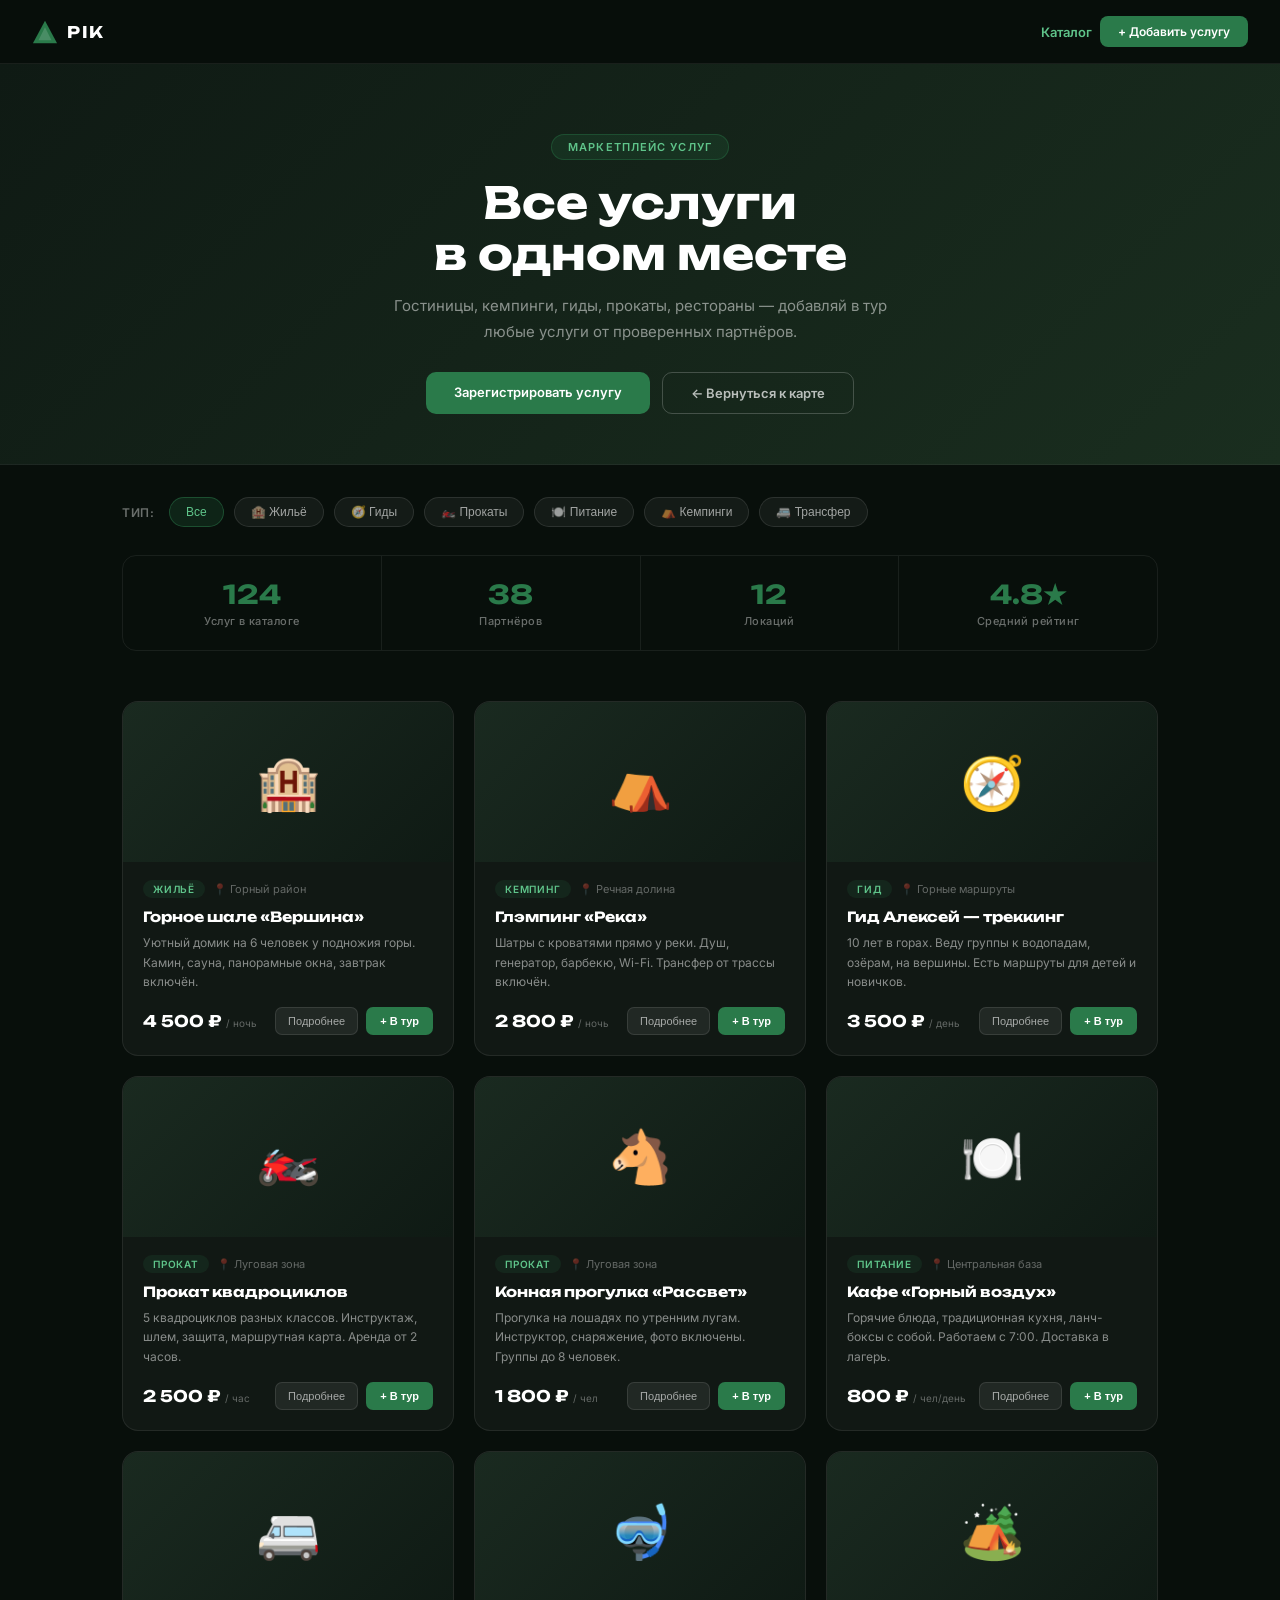
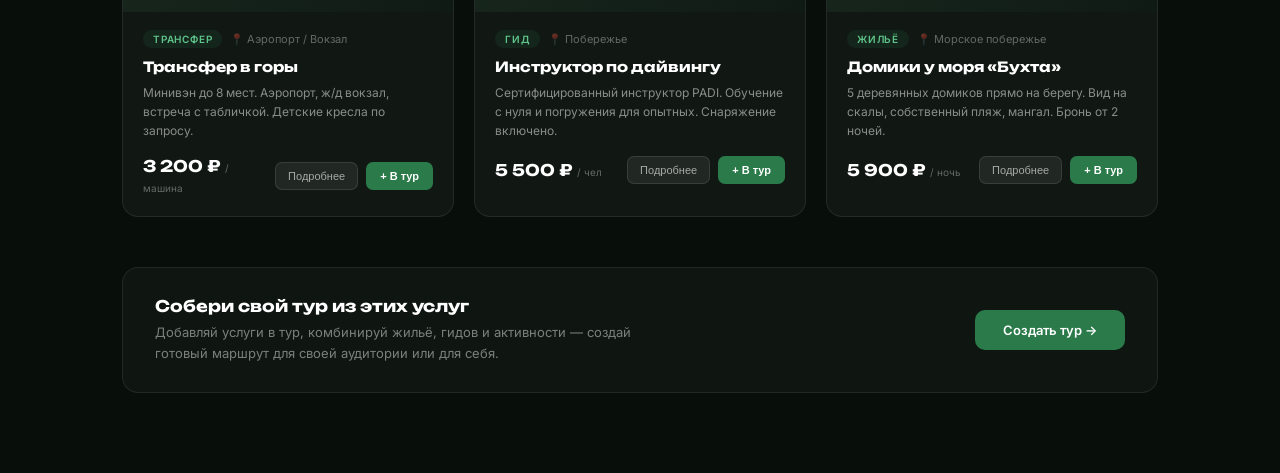
==== catalog.html @ b3ca06f3 "Add service marketplace: catalog.html + partner.html + nav on all pages" ====
<!DOCTYPE html>
<html lang="ru">
<head>
  <meta charset="UTF-8"/>
  <meta name="viewport" content="width=device-width, initial-scale=1.0"/>
  <title>PIK — Каталог услуг</title>
  <link rel="preconnect" href="https://fonts.googleapis.com"/>
  <link rel="preconnect" href="https://fonts.gstatic.com" crossorigin/>
  <link href="https://fonts.googleapis.com/css2?family=Unbounded:wght@400;700&family=Inter:wght@400;500;600&display=swap" rel="stylesheet"/>
  <link rel="stylesheet" href="tour.css"/>
  <style>
    /* ── CATALOG EXTRA ── */
    .page-hero {
      background: linear-gradient(135deg, #0f1a14 0%, #1a2e1f 100%);
      padding: 70px 32px 50px;
      text-align: center;
      border-bottom: 1px solid rgba(255,255,255,0.06);
    }
    .page-hero-tag {
      display: inline-block;
      background: rgba(42,122,74,0.18);
      border: 1px solid rgba(42,122,74,0.4);
      color: #5fc48a; font-size: 11px; font-weight: 600;
      letter-spacing: 0.1em; text-transform: uppercase;
      padding: 5px 16px; border-radius: 20px; margin-bottom: 18px;
    }
    .page-hero h1 {
      font-family: 'Unbounded', sans-serif;
      font-size: clamp(26px, 4vw, 44px);
      font-weight: 700; color: #fff;
      margin-bottom: 14px; line-height: 1.15;
    }
    .page-hero p {
      font-size: 15px; color: rgba(255,255,255,0.5);
      max-width: 540px; margin: 0 auto 28px; line-height: 1.7;
    }
    .hero-btns { display: flex; gap: 12px; justify-content: center; flex-wrap: wrap; }
    .btn-primary {
      background: #2A7A4A; color: #fff; border: none;
      padding: 12px 28px; border-radius: 10px;
      font-size: 13px; font-weight: 600; cursor: pointer;
      text-decoration: none; transition: background 0.15s;
    }
    .btn-primary:hover { background: #1f5e38; }
    .btn-outline {
      background: transparent; color: rgba(255,255,255,0.7);
      border: 1px solid rgba(255,255,255,0.2);
      padding: 12px 28px; border-radius: 10px;
      font-size: 13px; font-weight: 600; cursor: pointer;
      text-decoration: none; transition: all 0.15s;
    }
    .btn-outline:hover { border-color: rgba(255,255,255,0.5); color: #fff; }

    /* FILTERS */
    .filters-bar {
      max-width: 1100px; margin: 0 auto;
      padding: 32px 32px 0;
      display: flex; gap: 10px; flex-wrap: wrap; align-items: center;
    }
    .filter-label {
      font-size: 12px; font-weight: 600; color: rgba(255,255,255,0.4);
      letter-spacing: 0.06em; text-transform: uppercase; margin-right: 4px;
    }
    .filter-btn {
      background: rgba(255,255,255,0.05);
      border: 1px solid rgba(255,255,255,0.1);
      color: rgba(255,255,255,0.6);
      padding: 7px 16px; border-radius: 20px;
      font-size: 12px; font-weight: 500; cursor: pointer;
      transition: all 0.15s;
    }
    .filter-btn:hover, .filter-btn.active {
      background: rgba(42,122,74,0.2);
      border-color: rgba(42,122,74,0.5);
      color: #5fc48a;
    }

    /* SERVICE CARD */
    .catalog-grid {
      display: grid;
      grid-template-columns: repeat(auto-fill, minmax(320px, 1fr));
      gap: 20px;
    }
    .service-card {
      background: rgba(255,255,255,0.04);
      border: 1px solid rgba(255,255,255,0.08);
      border-radius: 16px; overflow: hidden;
      transition: border-color 0.2s, transform 0.2s, background 0.2s;
    }
    .service-card:hover {
      border-color: rgba(42,122,74,0.45);
      background: rgba(42,122,74,0.06);
      transform: translateY(-3px);
    }
    .service-thumb {
      width: 100%; height: 160px;
      display: flex; align-items: center; justify-content: center;
      font-size: 52px;
      background: linear-gradient(135deg, #1a2a20 0%, #0f1a14 100%);
    }
    .service-body { padding: 18px 20px 20px; }
    .service-meta {
      display: flex; gap: 8px; align-items: center; margin-bottom: 10px;
    }
    .service-type {
      background: rgba(42,122,74,0.15);
      color: #5fc48a; font-size: 10px; font-weight: 600;
      letter-spacing: 0.08em; text-transform: uppercase;
      padding: 3px 10px; border-radius: 10px;
    }
    .service-location {
      font-size: 11px; color: rgba(255,255,255,0.35);
      display: flex; align-items: center; gap: 3px;
    }
    .service-name {
      font-family: 'Unbounded', sans-serif;
      font-size: 14px; font-weight: 700; color: #fff;
      margin-bottom: 7px; line-height: 1.3;
    }
    .service-desc {
      font-size: 12px; color: rgba(255,255,255,0.5);
      line-height: 1.6; margin-bottom: 16px;
    }
    .service-footer {
      display: flex; align-items: center; justify-content: space-between; gap: 10px;
    }
    .service-price {
      font-family: 'Unbounded', sans-serif;
      font-size: 16px; font-weight: 700; color: #fff;
    }
    .service-price span { font-size: 10px; color: rgba(255,255,255,0.35); font-family: 'Inter', sans-serif; font-weight: 400; }
    .service-btns { display: flex; gap: 8px; }
    .btn-add {
      background: #2A7A4A; color: #fff; border: none;
      padding: 7px 14px; border-radius: 7px;
      font-size: 11px; font-weight: 600; cursor: pointer;
      white-space: nowrap; transition: background 0.15s;
    }
    .btn-add:hover { background: #1f5e38; }
    .btn-more {
      background: rgba(255,255,255,0.07);
      border: 1px solid rgba(255,255,255,0.1);
      color: rgba(255,255,255,0.6);
      padding: 7px 12px; border-radius: 7px;
      font-size: 11px; font-weight: 500; cursor: pointer;
      transition: all 0.15s;
    }
    .btn-more:hover { background: rgba(255,255,255,0.12); color: #fff; }

    /* TOUR BUILDER STRIP */
    .builder-strip {
      background: rgba(255,255,255,0.03);
      border: 1px solid rgba(255,255,255,0.08);
      border-radius: 16px; padding: 28px 32px;
      display: flex; align-items: center; justify-content: space-between;
      gap: 20px; flex-wrap: wrap; margin-top: 50px;
    }
    .builder-strip h3 {
      font-family: 'Unbounded', sans-serif;
      font-size: 16px; font-weight: 700; color: #fff; margin-bottom: 6px;
    }
    .builder-strip p {
      font-size: 13px; color: rgba(255,255,255,0.45); max-width: 500px; line-height: 1.6;
    }

    /* STATS ROW */
    .stats-row {
      display: flex; gap: 0;
      border: 1px solid rgba(255,255,255,0.07);
      border-radius: 14px; overflow: hidden;
      margin-bottom: 50px;
    }
    .stat-item {
      flex: 1; padding: 22px 24px;
      border-right: 1px solid rgba(255,255,255,0.07);
      text-align: center;
    }
    .stat-item:last-child { border-right: none; }
    .stat-num {
      font-family: 'Unbounded', sans-serif;
      font-size: 26px; font-weight: 700; color: #2A7A4A; margin-bottom: 4px;
    }
    .stat-label { font-size: 11px; color: rgba(255,255,255,0.4); font-weight: 500; letter-spacing: 0.04em; }

    @media (max-width: 600px) {
      .filters-bar { padding: 24px 16px 0; }
      .stats-row { flex-wrap: wrap; }
      .stat-item { min-width: 50%; border-right: none; border-bottom: 1px solid rgba(255,255,255,0.07); }
    }
  </style>
</head>
<body>

<nav>
  <a class="logo" href="index.html">
    <svg viewBox="0 0 28 28" fill="none"><polygon points="14,2 27,26 1,26" fill="#2A7A4A"/><polygon points="14,9 21,23 7,23" fill="rgba(255,255,255,0.15)"/></svg>
    <span class="logo-text">PIK</span>
  </a>
  <div style="display:flex;gap:8px;align-items:center;">
    <a href="catalog.html" style="color:#5fc48a;font-size:13px;font-weight:600;text-decoration:none;">Каталог</a>
    <a href="partner.html" class="btn-primary" style="padding:8px 18px;font-size:12px;border-radius:8px;">+ Добавить услугу</a>
  </div>
</nav>

<!-- HERO -->
<div class="page-hero">
  <div class="page-hero-tag">Маркетплейс услуг</div>
  <h1>Все услуги<br>в одном месте</h1>
  <p>Гостиницы, кемпинги, гиды, прокаты, рестораны — добавляй в тур любые услуги от проверенных партнёров.</p>
  <div class="hero-btns">
    <a href="partner.html" class="btn-primary">Зарегистрировать услугу</a>
    <a href="index.html" class="btn-outline">← Вернуться к карте</a>
  </div>
</div>

<!-- FILTERS -->
<div class="filters-bar">
  <span class="filter-label">Тип:</span>
  <button class="filter-btn active" onclick="filterCards('all', this)">Все</button>
  <button class="filter-btn" onclick="filterCards('hotel', this)">🏨 Жильё</button>
  <button class="filter-btn" onclick="filterCards('guide', this)">🧭 Гиды</button>
  <button class="filter-btn" onclick="filterCards('rental', this)">🏍️ Прокаты</button>
  <button class="filter-btn" onclick="filterCards('food', this)">🍽️ Питание</button>
  <button class="filter-btn" onclick="filterCards('camp', this)">⛺ Кемпинги</button>
  <button class="filter-btn" onclick="filterCards('transfer', this)">🚐 Трансфер</button>
</div>

<div class="section" style="padding-top:28px;">

  <!-- STATS -->
  <div class="stats-row">
    <div class="stat-item"><div class="stat-num">124</div><div class="stat-label">Услуг в каталоге</div></div>
    <div class="stat-item"><div class="stat-num">38</div><div class="stat-label">Партнёров</div></div>
    <div class="stat-item"><div class="stat-num">12</div><div class="stat-label">Локаций</div></div>
    <div class="stat-item"><div class="stat-num">4.8★</div><div class="stat-label">Средний рейтинг</div></div>
  </div>

  <div class="catalog-grid" id="catalog-grid">

    <!-- ЖИЛЬЁ -->
    <div class="service-card" data-type="hotel">
      <div class="service-thumb">🏨</div>
      <div class="service-body">
        <div class="service-meta">
          <span class="service-type">Жильё</span>
          <span class="service-location">📍 Горный район</span>
        </div>
        <div class="service-name">Горное шале «Вершина»</div>
        <div class="service-desc">Уютный домик на 6 человек у подножия горы. Камин, сауна, панорамные окна, завтрак включён.</div>
        <div class="service-footer">
          <div class="service-price">4 500 ₽ <span>/ ночь</span></div>
          <div class="service-btns">
            <button class="btn-more">Подробнее</button>
            <button class="btn-add" onclick="addToTour(this, 'Шале «Вершина»')">+ В тур</button>
          </div>
        </div>
      </div>
    </div>

    <div class="service-card" data-type="camp">
      <div class="service-thumb">⛺</div>
      <div class="service-body">
        <div class="service-meta">
          <span class="service-type">Кемпинг</span>
          <span class="service-location">📍 Речная долина</span>
        </div>
        <div class="service-name">Глэмпинг «Река»</div>
        <div class="service-desc">Шатры с кроватями прямо у реки. Душ, генератор, барбекю, Wi-Fi. Трансфер от трассы включён.</div>
        <div class="service-footer">
          <div class="service-price">2 800 ₽ <span>/ ночь</span></div>
          <div class="service-btns">
            <button class="btn-more">Подробнее</button>
            <button class="btn-add" onclick="addToTour(this, 'Глэмпинг «Река»')">+ В тур</button>
          </div>
        </div>
      </div>
    </div>

    <div class="service-card" data-type="guide">
      <div class="service-thumb">🧭</div>
      <div class="service-body">
        <div class="service-meta">
          <span class="service-type">Гид</span>
          <span class="service-location">📍 Горные маршруты</span>
        </div>
        <div class="service-name">Гид Алексей — треккинг</div>
        <div class="service-desc">10 лет в горах. Веду группы к водопадам, озёрам, на вершины. Есть маршруты для детей и новичков.</div>
        <div class="service-footer">
          <div class="service-price">3 500 ₽ <span>/ день</span></div>
          <div class="service-btns">
            <button class="btn-more">Подробнее</button>
            <button class="btn-add" onclick="addToTour(this, 'Гид Алексей')">+ В тур</button>
          </div>
        </div>
      </div>
    </div>

    <div class="service-card" data-type="rental">
      <div class="service-thumb">🏍️</div>
      <div class="service-body">
        <div class="service-meta">
          <span class="service-type">Прокат</span>
          <span class="service-location">📍 Луговая зона</span>
        </div>
        <div class="service-name">Прокат квадроциклов</div>
        <div class="service-desc">5 квадроциклов разных классов. Инструктаж, шлем, защита, маршрутная карта. Аренда от 2 часов.</div>
        <div class="service-footer">
          <div class="service-price">2 500 ₽ <span>/ час</span></div>
          <div class="service-btns">
            <button class="btn-more">Подробнее</button>
            <button class="btn-add" onclick="addToTour(this, 'Квадроциклы')">+ В тур</button>
          </div>
        </div>
      </div>
    </div>

    <div class="service-card" data-type="rental">
      <div class="service-thumb">🐴</div>
      <div class="service-body">
        <div class="service-meta">
          <span class="service-type">Прокат</span>
          <span class="service-location">📍 Луговая зона</span>
        </div>
        <div class="service-name">Конная прогулка «Рассвет»</div>
        <div class="service-desc">Прогулка на лошадях по утренним лугам. Инструктор, снаряжение, фото включены. Группы до 8 человек.</div>
        <div class="service-footer">
          <div class="service-price">1 800 ₽ <span>/ чел</span></div>
          <div class="service-btns">
            <button class="btn-more">Подробнее</button>
            <button class="btn-add" onclick="addToTour(this, 'Конная прогулка')">+ В тур</button>
          </div>
        </div>
      </div>
    </div>

    <div class="service-card" data-type="food">
      <div class="service-thumb">🍽️</div>
      <div class="service-body">
        <div class="service-meta">
          <span class="service-type">Питание</span>
          <span class="service-location">📍 Центральная база</span>
        </div>
        <div class="service-name">Кафе «Горный воздух»</div>
        <div class="service-desc">Горячие блюда, традиционная кухня, ланч-боксы с собой. Работаем с 7:00. Доставка в лагерь.</div>
        <div class="service-footer">
          <div class="service-price">800 ₽ <span>/ чел/день</span></div>
          <div class="service-btns">
            <button class="btn-more">Подробнее</button>
            <button class="btn-add" onclick="addToTour(this, 'Питание «Горный воздух»')">+ В тур</button>
          </div>
        </div>
      </div>
    </div>

    <div class="service-card" data-type="transfer">
      <div class="service-thumb">🚐</div>
      <div class="service-body">
        <div class="service-meta">
          <span class="service-type">Трансфер</span>
          <span class="service-location">📍 Аэропорт / Вокзал</span>
        </div>
        <div class="service-name">Трансфер в горы</div>
        <div class="service-desc">Минивэн до 8 мест. Аэропорт, ж/д вокзал, встреча с табличкой. Детские кресла по запросу.</div>
        <div class="service-footer">
          <div class="service-price">3 200 ₽ <span>/ машина</span></div>
          <div class="service-btns">
            <button class="btn-more">Подробнее</button>
            <button class="btn-add" onclick="addToTour(this, 'Трансфер')">+ В тур</button>
          </div>
        </div>
      </div>
    </div>

    <div class="service-card" data-type="guide">
      <div class="service-thumb">🤿</div>
      <div class="service-body">
        <div class="service-meta">
          <span class="service-type">Гид</span>
          <span class="service-location">📍 Побережье</span>
        </div>
        <div class="service-name">Инструктор по дайвингу</div>
        <div class="service-desc">Сертифицированный инструктор PADI. Обучение с нуля и погружения для опытных. Снаряжение включено.</div>
        <div class="service-footer">
          <div class="service-price">5 500 ₽ <span>/ чел</span></div>
          <div class="service-btns">
            <button class="btn-more">Подробнее</button>
            <button class="btn-add" onclick="addToTour(this, 'Дайвинг-инструктор')">+ В тур</button>
          </div>
        </div>
      </div>
    </div>

    <div class="service-card" data-type="hotel">
      <div class="service-thumb">🏕️</div>
      <div class="service-body">
        <div class="service-meta">
          <span class="service-type">Жильё</span>
          <span class="service-location">📍 Морское побережье</span>
        </div>
        <div class="service-name">Домики у моря «Бухта»</div>
        <div class="service-desc">5 деревянных домиков прямо на берегу. Вид на скалы, собственный пляж, мангал. Бронь от 2 ночей.</div>
        <div class="service-footer">
          <div class="service-price">5 900 ₽ <span>/ ночь</span></div>
          <div class="service-btns">
            <button class="btn-more">Подробнее</button>
            <button class="btn-add" onclick="addToTour(this, 'Домики «Бухта»')">+ В тур</button>
          </div>
        </div>
      </div>
    </div>

  </div>

  <!-- TOUR BUILDER -->
  <div class="builder-strip">
    <div>
      <h3>Собери свой тур из этих услуг</h3>
      <p>Добавляй услуги в тур, комбинируй жильё, гидов и активности — создай готовый маршрут для своей аудитории или для себя.</p>
    </div>
    <a href="partner.html" class="btn-primary">Создать тур →</a>
  </div>

</div>

<!-- TOAST -->
<div id="toast" style="
  position:fixed; bottom:32px; left:50%; transform:translateX(-50%) translateY(20px);
  background:#2A7A4A; color:#fff; padding:12px 24px; border-radius:30px;
  font-size:13px; font-weight:600; opacity:0; transition:all 0.3s; z-index:999;
  white-space:nowrap; pointer-events:none;">
</div>

<script>
function filterCards(type, btn) {
  document.querySelectorAll('.filter-btn').forEach(b => b.classList.remove('active'));
  btn.classList.add('active');
  document.querySelectorAll('.service-card').forEach(card => {
    card.style.display = (type === 'all' || card.dataset.type === type) ? '' : 'none';
  });
}

function addToTour(btn, name) {
  const toast = document.getElementById('toast');
  toast.textContent = '✓ «' + name + '» добавлено в тур';
  toast.style.opacity = '1';
  toast.style.transform = 'translateX(-50%) translateY(0)';
  btn.textContent = '✓ Добавлено';
  btn.style.background = '#1a5c38';
  setTimeout(() => {
    toast.style.opacity = '0';
    toast.style.transform = 'translateX(-50%) translateY(20px)';
  }, 2500);
}
</script>
</body>
</html>
---- tour.css ----
/* ── PIK Tour Page Shared Styles ── */
*, *::before, *::after { box-sizing: border-box; margin: 0; padding: 0; }

html { scroll-behavior: smooth; }
body {
  background: #080f0b;
  color: #fff;
  font-family: 'Inter', sans-serif;
  min-height: 100vh;
  overflow-x: hidden;
}

/* NAV */
nav {
  position: sticky; top: 0; z-index: 100;
  display: flex; align-items: center; justify-content: space-between;
  padding: 16px 32px;
  background: rgba(8,15,11,0.92);
  backdrop-filter: blur(12px);
  border-bottom: 1px solid rgba(255,255,255,0.07);
}
.logo { display:flex; align-items:center; gap:9px; text-decoration:none; }
.logo svg { width:26px; height:26px; }
.logo-text { font-family:'Unbounded',sans-serif; font-size:16px; font-weight:700; color:#fff; letter-spacing:0.1em; }
.back-btn {
  display:flex; align-items:center; gap:7px;
  background: rgba(255,255,255,0.07);
  border: 1px solid rgba(255,255,255,0.1);
  color: rgba(255,255,255,0.7);
  padding: 8px 16px; border-radius:8px;
  font-size:13px; font-weight:500; cursor:pointer;
  text-decoration:none; transition: background 0.15s, color 0.15s;
}
.back-btn:hover { background:rgba(255,255,255,0.12); color:#fff; }

/* HERO */
.hero {
  position: relative;
  height: 55vh; min-height: 320px;
  overflow: hidden;
}
.hero-img {
  width:100%; height:100%;
  object-fit:cover; object-position:center;
  display:block;
}
.hero-overlay {
  position:absolute; inset:0;
  background: linear-gradient(to bottom, rgba(0,0,0,0.15) 0%, rgba(8,15,11,0.85) 100%);
}
.hero-content {
  position:absolute; bottom:0; left:0; right:0;
  padding: 0 40px 40px;
}
.hero-tag {
  display:inline-flex; align-items:center; gap:8px;
  background: rgba(42,122,74,0.2);
  border: 1px solid rgba(42,122,74,0.4);
  color: #5fc48a; font-size:11px; font-weight:600;
  letter-spacing:0.1em; text-transform:uppercase;
  padding: 5px 14px; border-radius:20px; margin-bottom:14px;
}
.hero-tag .tag-icon { font-size:16px; }
.hero-title {
  font-family:'Unbounded',sans-serif;
  font-size: clamp(28px, 5vw, 52px);
  font-weight:700; line-height:1.1;
  color:#fff; margin-bottom:12px;
}
.hero-sub {
  font-size:15px; color:rgba(255,255,255,0.6);
  max-width:520px; line-height:1.6;
}

/* TOURS GRID */
.section {
  max-width: 1100px; margin:0 auto;
  padding: 60px 32px 80px;
}
.section-label {
  font-family:'Unbounded',sans-serif;
  font-size:11px; font-weight:700;
  color:#2A7A4A; letter-spacing:0.12em;
  text-transform:uppercase; margin-bottom:10px;
}
.section-title {
  font-family:'Unbounded',sans-serif;
  font-size: clamp(20px, 3vw, 30px);
  font-weight:700; color:#fff; margin-bottom:40px;
}

.tours-grid {
  display:grid;
  grid-template-columns: repeat(auto-fill, minmax(300px, 1fr));
  gap:20px;
}

/* TOUR CARD */
.tour-card {
  background: rgba(255,255,255,0.04);
  border: 1px solid rgba(255,255,255,0.08);
  border-radius:16px; overflow:hidden;
  transition: border-color 0.2s, transform 0.2s, background 0.2s;
  cursor:pointer;
}
.tour-card:hover {
  border-color: rgba(42,122,74,0.5);
  background: rgba(42,122,74,0.07);
  transform: translateY(-3px);
}
.card-thumb {
  width:100%; height:180px;
  object-fit:cover; display:block;
  background: #1a2a20;
}
.card-thumb-placeholder {
  width:100%; height:180px;
  background: linear-gradient(135deg, #1a2a20 0%, #0f1a14 100%);
  display:flex; align-items:center; justify-content:center;
  font-size:48px;
}
.card-body { padding:20px 22px 22px; }
.card-duration {
  display:inline-block;
  background: rgba(42,122,74,0.15);
  color:#5fc48a; font-size:10px; font-weight:600;
  letter-spacing:0.08em; text-transform:uppercase;
  padding:3px 10px; border-radius:10px; margin-bottom:10px;
}
.card-title {
  font-family:'Unbounded',sans-serif;
  font-size:15px; font-weight:700; color:#fff;
  margin-bottom:8px; line-height:1.3;
}
.card-desc {
  font-size:13px; color:rgba(255,255,255,0.55);
  line-height:1.6; margin-bottom:16px;
}
.card-footer {
  display:flex; align-items:center; justify-content:space-between;
}
.card-price {
  font-family:'Unbounded',sans-serif;
  font-size:17px; font-weight:700; color:#fff;
}
.card-price span { font-size:11px; color:rgba(255,255,255,0.4); font-family:'Inter',sans-serif; font-weight:400; }
.card-btn {
  background:#2A7A4A; color:#fff; border:none;
  padding:8px 18px; border-radius:8px;
  font-size:12px; font-weight:600; cursor:pointer;
  transition:background 0.15s;
}
.card-btn:hover { background:#1f5e38; }

/* AMBASSADOR STRIP */
.amb-strip {
  background: linear-gradient(135deg, rgba(42,122,74,0.12) 0%, rgba(8,15,11,0) 100%);
  border: 1px solid rgba(42,122,74,0.25);
  border-radius:16px;
  padding:32px 36px;
  display:flex; align-items:center; justify-content:space-between; gap:24px;
  flex-wrap:wrap; margin-top:60px;
}
.amb-strip-text h3 {
  font-family:'Unbounded',sans-serif;
  font-size:17px; font-weight:700; color:#fff; margin-bottom:6px;
}
.amb-strip-text p {
  font-size:13px; color:rgba(255,255,255,0.5); max-width:480px; line-height:1.6;
}
.amb-strip-btn {
  background:#2A7A4A; color:#fff; border:none;
  padding:12px 28px; border-radius:10px;
  font-size:13px; font-weight:600; white-space:nowrap; cursor:pointer;
  transition:background 0.15s;
}
.amb-strip-btn:hover { background:#1f5e38; }

@media (max-width:600px) {
  nav { padding:14px 16px; }
  .hero-content { padding:0 20px 28px; }
  .section { padding:40px 16px 60px; }
  .amb-strip { padding:24px 20px; flex-direction:column; }
}
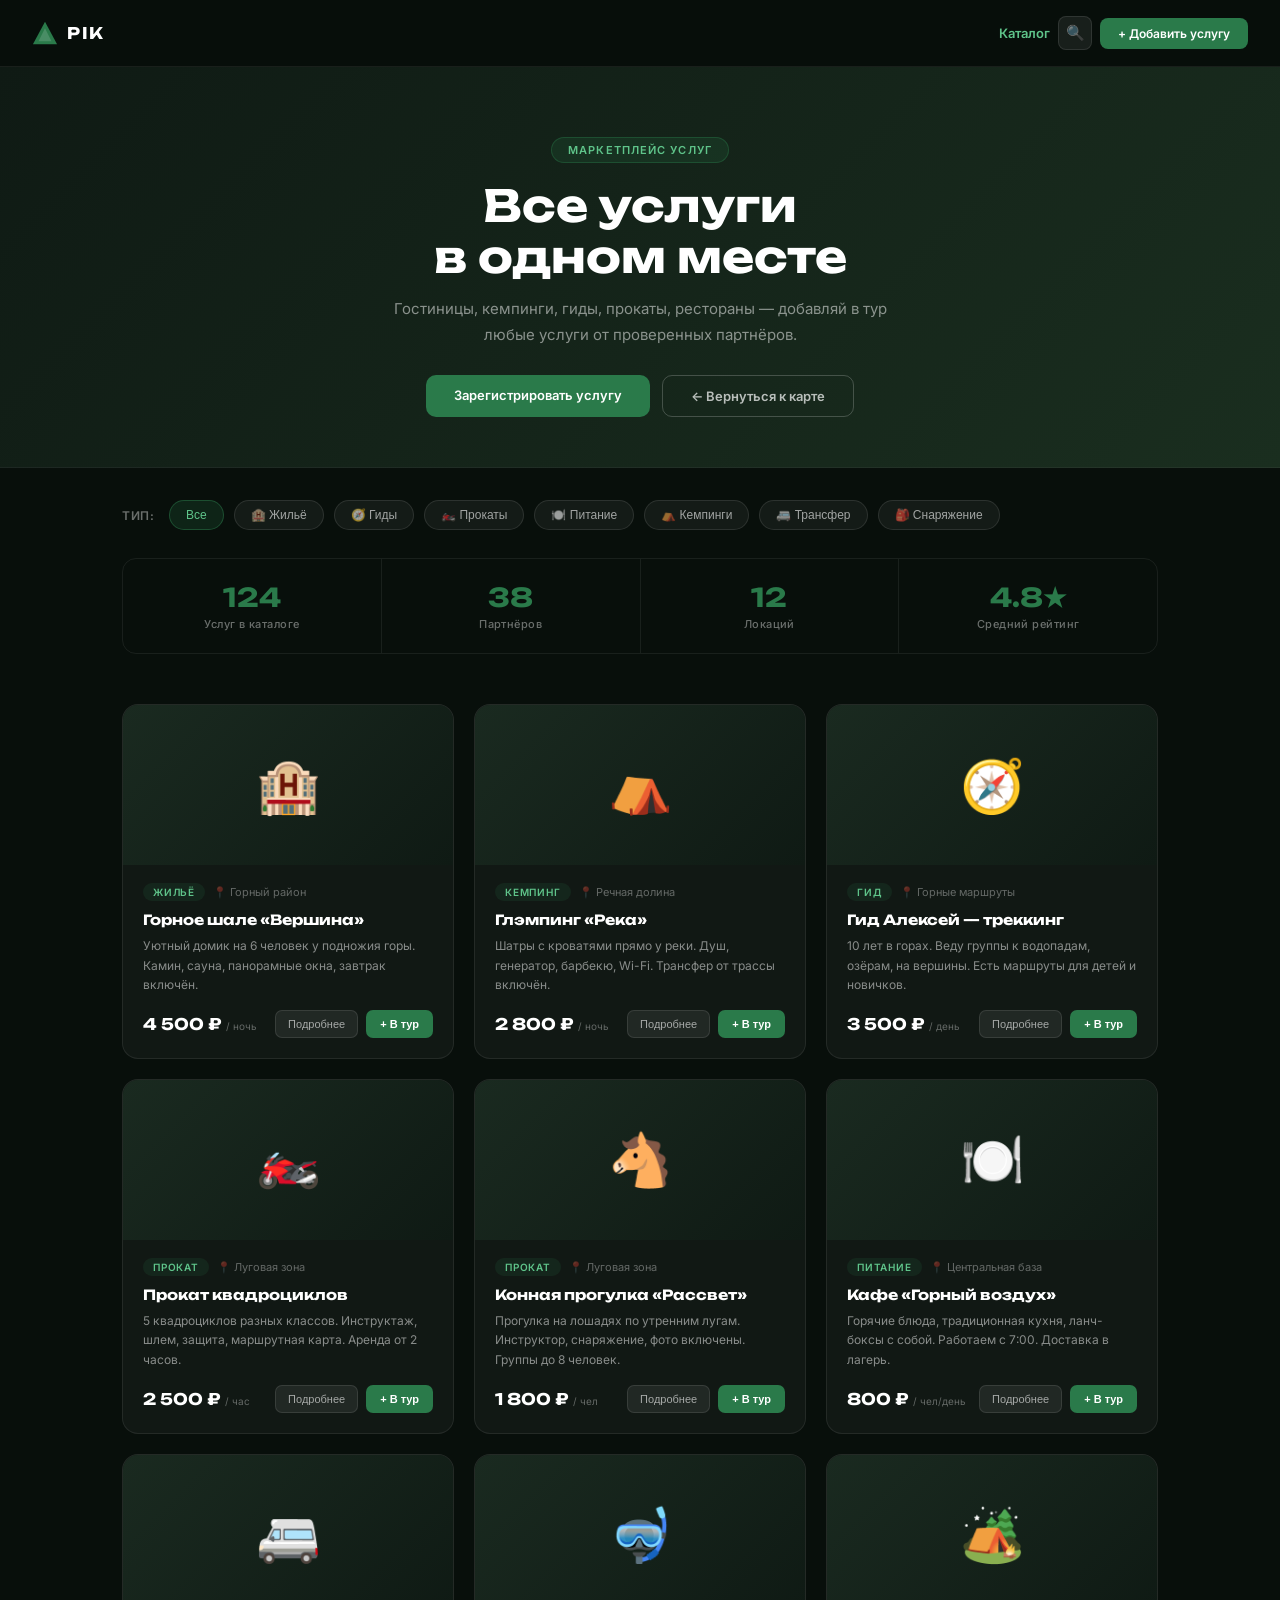
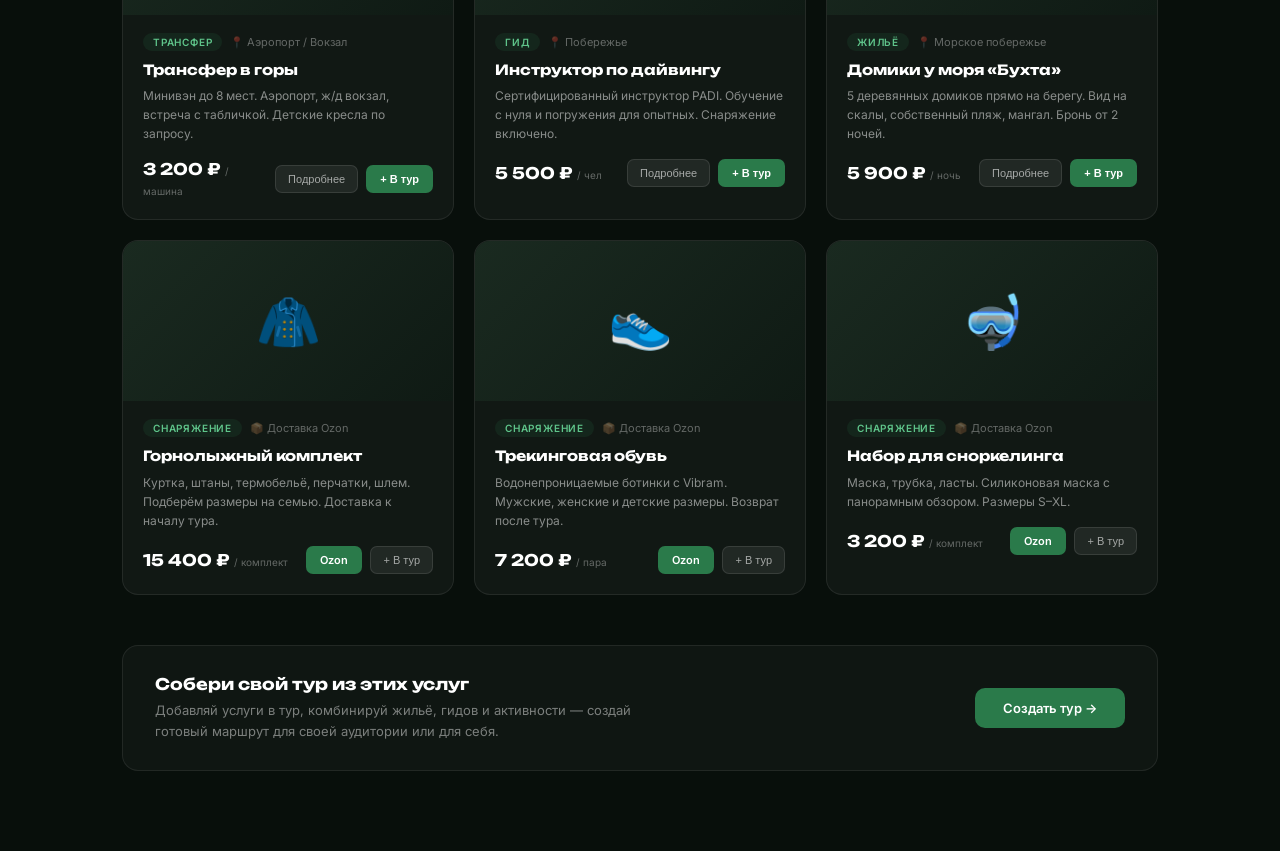
==== commit 702e76f9: "Add gear sections + global search overlay + Ozon integration" ====
--- a/catalog.html
+++ b/catalog.html
@@ -187,6 +187,67 @@
       .stats-row { flex-wrap: wrap; }
       .stat-item { min-width: 50%; border-right: none; border-bottom: 1px solid rgba(255,255,255,0.07); }
     }
+  
+  /* ── SEARCH OVERLAY ── */
+  .search-overlay {
+    display:none; position:fixed; inset:0; z-index:9999;
+    background:rgba(8,15,11,0.85); backdrop-filter:blur(8px);
+    align-items:flex-start; justify-content:center; padding-top:12vh;
+  }
+  .search-overlay.open { display:flex; }
+  .search-modal {
+    background:#111e16; border:1px solid rgba(255,255,255,0.1);
+    border-radius:18px; width:580px; max-width:92vw;
+    max-height:70vh; overflow:hidden;
+    display:flex; flex-direction:column;
+    animation:searchIn 0.2s ease;
+  }
+  @keyframes searchIn { from{transform:translateY(-12px);opacity:0} to{transform:translateY(0);opacity:1} }
+  .search-input-wrap {
+    display:flex; align-items:center; gap:10px;
+    padding:16px 20px; border-bottom:1px solid rgba(255,255,255,0.08);
+  }
+  .search-icon-inner { font-size:18px; flex-shrink:0; }
+  .search-input {
+    flex:1; background:none; border:none; outline:none;
+    color:#fff; font-size:16px; font-family:'Inter',sans-serif;
+  }
+  .search-input::placeholder { color:rgba(255,255,255,0.25); }
+  .search-esc {
+    background:rgba(255,255,255,0.08); border:1px solid rgba(255,255,255,0.12);
+    color:rgba(255,255,255,0.4); font-size:10px; font-weight:600;
+    padding:3px 8px; border-radius:5px; cursor:pointer;
+  }
+  .search-results {
+    overflow-y:auto; padding:8px 12px 12px;
+  }
+  .sr-empty {
+    text-align:center; padding:32px 20px;
+    color:rgba(255,255,255,0.3); font-size:13px;
+  }
+  .sr-item {
+    display:flex; align-items:center; gap:12px;
+    padding:10px 12px; border-radius:10px; cursor:pointer;
+    transition:background 0.12s; text-decoration:none;
+  }
+  .sr-item:hover { background:rgba(42,122,74,0.12); }
+  .sr-badge {
+    font-size:10px; font-weight:600; padding:3px 9px; border-radius:8px;
+    white-space:nowrap; flex-shrink:0;
+  }
+  .sr-badge.tour { background:rgba(42,122,74,0.2); color:#5fc48a; }
+  .sr-badge.service { background:rgba(255,255,255,0.06); color:rgba(255,255,255,0.55); }
+  .sr-info { min-width:0; }
+  .sr-title { font-size:13px; font-weight:600; color:#fff; }
+  .sr-zone { font-size:11px; color:rgba(255,255,255,0.35); margin-top:1px; }
+  .nav-search-btn {
+    background:rgba(255,255,255,0.07); border:1px solid rgba(255,255,255,0.1);
+    color:rgba(255,255,255,0.5); width:34px; height:34px;
+    border-radius:8px; display:flex; align-items:center; justify-content:center;
+    cursor:pointer; font-size:15px; transition:all 0.15s; flex-shrink:0;
+  }
+  .nav-search-btn:hover { background:rgba(255,255,255,0.12); color:#fff; }
+
   </style>
 </head>
 <body>
@@ -198,6 +259,7 @@
   </a>
   <div style="display:flex;gap:8px;align-items:center;">
     <a href="catalog.html" style="color:#5fc48a;font-size:13px;font-weight:600;text-decoration:none;">Каталог</a>
+    <button class="nav-search-btn" onclick="openSearch()" title="Поиск (⌘K)">🔍</button>
     <a href="partner.html" class="btn-primary" style="padding:8px 18px;font-size:12px;border-radius:8px;">+ Добавить услугу</a>
   </div>
 </nav>
@@ -223,6 +285,7 @@
   <button class="filter-btn" onclick="filterCards('food', this)">🍽️ Питание</button>
   <button class="filter-btn" onclick="filterCards('camp', this)">⛺ Кемпинги</button>
   <button class="filter-btn" onclick="filterCards('transfer', this)">🚐 Трансфер</button>
+  <button class="filter-btn" onclick="filterCards('gear', this)">🎒 Снаряжение</button>
 </div>
 
 <div class="section" style="padding-top:28px;">
@@ -404,6 +467,65 @@
           <div class="service-btns">
             <button class="btn-more">Подробнее</button>
             <button class="btn-add" onclick="addToTour(this, 'Домики «Бухта»')">+ В тур</button>
+          </div>
+        </div>
+      </div>
+    </div>
+
+
+    <!-- СНАРЯЖЕНИЕ -->
+    <div class="service-card" data-type="gear">
+      <div class="service-thumb">🧥</div>
+      <div class="service-body">
+        <div class="service-meta">
+          <span class="service-type">Снаряжение</span>
+          <span class="service-location">📦 Доставка Ozon</span>
+        </div>
+        <div class="service-name">Горнолыжный комплект</div>
+        <div class="service-desc">Куртка, штаны, термобельё, перчатки, шлем. Подберём размеры на семью. Доставка к началу тура.</div>
+        <div class="service-footer">
+          <div class="service-price">15 400 ₽ <span>/ комплект</span></div>
+          <div class="service-btns">
+            <a href="https://www.ozon.ru/category/gornolyzhnyye-kurtki/" target="_blank" class="btn-add" style="text-decoration:none;">Ozon</a>
+            <button class="btn-more" onclick="addToTour(this,'Горнолыжный комплект')">+ В тур</button>
+          </div>
+        </div>
+      </div>
+    </div>
+
+    <div class="service-card" data-type="gear">
+      <div class="service-thumb">👟</div>
+      <div class="service-body">
+        <div class="service-meta">
+          <span class="service-type">Снаряжение</span>
+          <span class="service-location">📦 Доставка Ozon</span>
+        </div>
+        <div class="service-name">Трекинговая обувь</div>
+        <div class="service-desc">Водонепроницаемые ботинки с Vibram. Мужские, женские и детские размеры. Возврат после тура.</div>
+        <div class="service-footer">
+          <div class="service-price">7 200 ₽ <span>/ пара</span></div>
+          <div class="service-btns">
+            <a href="https://www.ozon.ru/category/trekingovyye-botinki/" target="_blank" class="btn-add" style="text-decoration:none;">Ozon</a>
+            <button class="btn-more" onclick="addToTour(this,'Трекинговая обувь')">+ В тур</button>
+          </div>
+        </div>
+      </div>
+    </div>
+
+    <div class="service-card" data-type="gear">
+      <div class="service-thumb">🤿</div>
+      <div class="service-body">
+        <div class="service-meta">
+          <span class="service-type">Снаряжение</span>
+          <span class="service-location">📦 Доставка Ozon</span>
+        </div>
+        <div class="service-name">Набор для сноркелинга</div>
+        <div class="service-desc">Маска, трубка, ласты. Силиконовая маска с панорамным обзором. Размеры S–XL.</div>
+        <div class="service-footer">
+          <div class="service-price">3 200 ₽ <span>/ комплект</span></div>
+          <div class="service-btns">
+            <a href="https://www.ozon.ru/category/maski-dlya-snorkelinga/" target="_blank" class="btn-add" style="text-decoration:none;">Ozon</a>
+            <button class="btn-more" onclick="addToTour(this,'Набор для сноркелинга')">+ В тур</button>
           </div>
         </div>
       </div>
@@ -452,5 +574,56 @@
   }, 2500);
 }
 </script>
+
+<!-- SEARCH OVERLAY -->
+<div id="searchOverlay" class="search-overlay" onclick="if(event.target===this)closeSearch()">
+  <div class="search-modal">
+    <div class="search-input-wrap">
+      <span class="search-icon-inner">🔍</span>
+      <input type="text" id="searchInput" class="search-input" placeholder="Туры, услуги, активности..." autocomplete="off" oninput="doSearch(this.value)"/>
+      <kbd class="search-esc" onclick="closeSearch()">ESC</kbd>
+    </div>
+    <div id="searchResults" class="search-results"></div>
+  </div>
+</div>
+
+<script>
+const PIK_INDEX = [{"title": "Фрирайд по целине", "type": "tour", "zone": "ski", "url": "ski.html", "tags": "горы лыжи фрирайд снег целина"}, {"title": "Ски-тур на рассвете", "type": "tour", "zone": "ski", "url": "ski.html", "tags": "горы лыжи ски-тур рассвет"}, {"title": "Сноуборд-парк", "type": "tour", "zone": "ski", "url": "ski.html", "tags": "горы сноуборд парк фигуры трамплин"}, {"title": "Снегоходы — ночной драйв", "type": "tour", "zone": "ski", "url": "ski.html", "tags": "горы снегоход ночь адреналин"}, {"title": "Ночёвка на высоте 3000 м", "type": "tour", "zone": "ski", "url": "ski.html", "tags": "горы ночёвка высота палатка"}, {"title": "Лыжный ски-тур — неделя в горах", "type": "tour", "zone": "ski", "url": "ski.html", "tags": "горы лыжи неделя шале пакет"}, {"title": "Рафтинг по горной реке", "type": "tour", "zone": "river", "url": "river.html", "tags": "река рафтинг сплав вода"}, {"title": "Каякинг на закате", "type": "tour", "zone": "river", "url": "river.html", "tags": "река каяк закат вода"}, {"title": "Поход к водопадам", "type": "tour", "zone": "river", "url": "river.html", "tags": "река водопад поход треккинг"}, {"title": "Рыбалка на форель", "type": "tour", "zone": "river", "url": "river.html", "tags": "река рыбалка форель"}, {"title": "Каньонинг — спуск по ущельям", "type": "tour", "zone": "river", "url": "river.html", "tags": "река каньон ущелье верёвки"}, {"title": "Сплав на SUP", "type": "tour", "zone": "river", "url": "river.html", "tags": "река sup доска стоя"}, {"title": "Конная прогулка по лугам", "type": "tour", "zone": "meadow", "url": "meadow.html", "tags": "луг лошади конная прогулка"}, {"title": "Квадроциклы — горный маршрут", "type": "tour", "zone": "meadow", "url": "meadow.html", "tags": "луг квадроцикл ATV горы"}, {"title": "Параплан — полёт над долиной", "type": "tour", "zone": "meadow", "url": "meadow.html", "tags": "луг параплан полёт долина"}, {"title": "Пикник с видом на горы", "type": "tour", "zone": "meadow", "url": "meadow.html", "tags": "луг пикник вид горы еда"}, {"title": "Велотрейл — лесные тропы", "type": "tour", "zone": "meadow", "url": "meadow.html", "tags": "луг велосипед трейл лес тропы"}, {"title": "Йога-ретрит на высокогорье", "type": "tour", "zone": "meadow", "url": "meadow.html", "tags": "луг йога ретрит медитация"}, {"title": "Дайвинг у скал", "type": "tour", "zone": "sea", "url": "sea.html", "tags": "море дайвинг скалы подводный"}, {"title": "Прогулка на яхте", "type": "tour", "zone": "sea", "url": "sea.html", "tags": "море яхта прогулка закат"}, {"title": "Серфинг для начинающих", "type": "tour", "zone": "sea", "url": "sea.html", "tags": "море серфинг волны обучение"}, {"title": "Морская рыбалка", "type": "tour", "zone": "sea", "url": "sea.html", "tags": "море рыбалка катер"}, {"title": "Каякинг вдоль скал", "type": "tour", "zone": "sea", "url": "sea.html", "tags": "море каяк скалы пещеры"}, {"title": "Фотосессия на побережье", "type": "tour", "zone": "sea", "url": "sea.html", "tags": "море фото побережье закат"}, {"title": "Горное шале «Вершина»", "type": "service", "zone": "hotel", "url": "catalog.html", "tags": "жильё гостиница шале горы"}, {"title": "Глэмпинг «Река»", "type": "service", "zone": "camp", "url": "catalog.html", "tags": "кемпинг глэмпинг река шатры"}, {"title": "Гид Алексей — треккинг", "type": "service", "zone": "guide", "url": "catalog.html", "tags": "гид треккинг горы поход"}, {"title": "Прокат квадроциклов", "type": "service", "zone": "rental", "url": "catalog.html", "tags": "прокат квадроцикл ATV"}, {"title": "Конная прогулка «Рассвет»", "type": "service", "zone": "rental", "url": "catalog.html", "tags": "прокат лошади конная"}, {"title": "Кафе «Горный воздух»", "type": "service", "zone": "food", "url": "catalog.html", "tags": "питание кафе еда доставка"}, {"title": "Трансфер в горы", "type": "service", "zone": "transfer", "url": "catalog.html", "tags": "трансфер такси минивэн аэропорт"}, {"title": "Инструктор по дайвингу", "type": "service", "zone": "guide", "url": "catalog.html", "tags": "гид дайвинг инструктор PADI море"}, {"title": "Домики у моря «Бухта»", "type": "service", "zone": "hotel", "url": "catalog.html", "tags": "жильё домик море побережье"}];
+const ZONE_LABELS = {"ski": "⛷️ Горы", "river": "🏞️ Река", "meadow": "🌿 Луга", "sea": "🌊 Море", "hotel": "🏨 Жильё", "camp": "⛺ Кемпинг", "guide": "🧭 Гид", "rental": "🏍️ Прокат", "food": "🍽️ Питание", "transfer": "🚐 Трансфер"};
+
+function openSearch() {
+  document.getElementById('searchOverlay').classList.add('open');
+  setTimeout(()=>document.getElementById('searchInput').focus(), 100);
+}
+function closeSearch() {
+  document.getElementById('searchOverlay').classList.remove('open');
+  document.getElementById('searchInput').value = '';
+  document.getElementById('searchResults').innerHTML = '';
+}
+document.addEventListener('keydown', e => {
+  if ((e.metaKey||e.ctrlKey) && e.key==='k') { e.preventDefault(); openSearch(); }
+  if (e.key==='Escape') closeSearch();
+});
+
+function doSearch(q) {
+  const box = document.getElementById('searchResults');
+  q = q.trim().toLowerCase();
+  if (!q) { box.innerHTML = '<div class="sr-empty">Начните вводить — покажем туры и услуги</div>'; return; }
+  const results = PIK_INDEX.filter(item =>
+    item.title.toLowerCase().includes(q) || item.tags.toLowerCase().includes(q)
+  );
+  if (!results.length) { box.innerHTML = '<div class="sr-empty">Ничего не найдено — попробуйте другой запрос</div>'; return; }
+  box.innerHTML = results.slice(0, 8).map(r => `
+    <a class="sr-item" href="${r.url}">
+      <span class="sr-badge ${r.type}">${r.type==='tour'?'Тур':'Услуга'}</span>
+      <div class="sr-info">
+        <div class="sr-title">${r.title}</div>
+        <div class="sr-zone">${ZONE_LABELS[r.zone]||r.zone}</div>
+      </div>
+    </a>
+  `).join('');
+}
+</script>
+
 </body>
 </html>
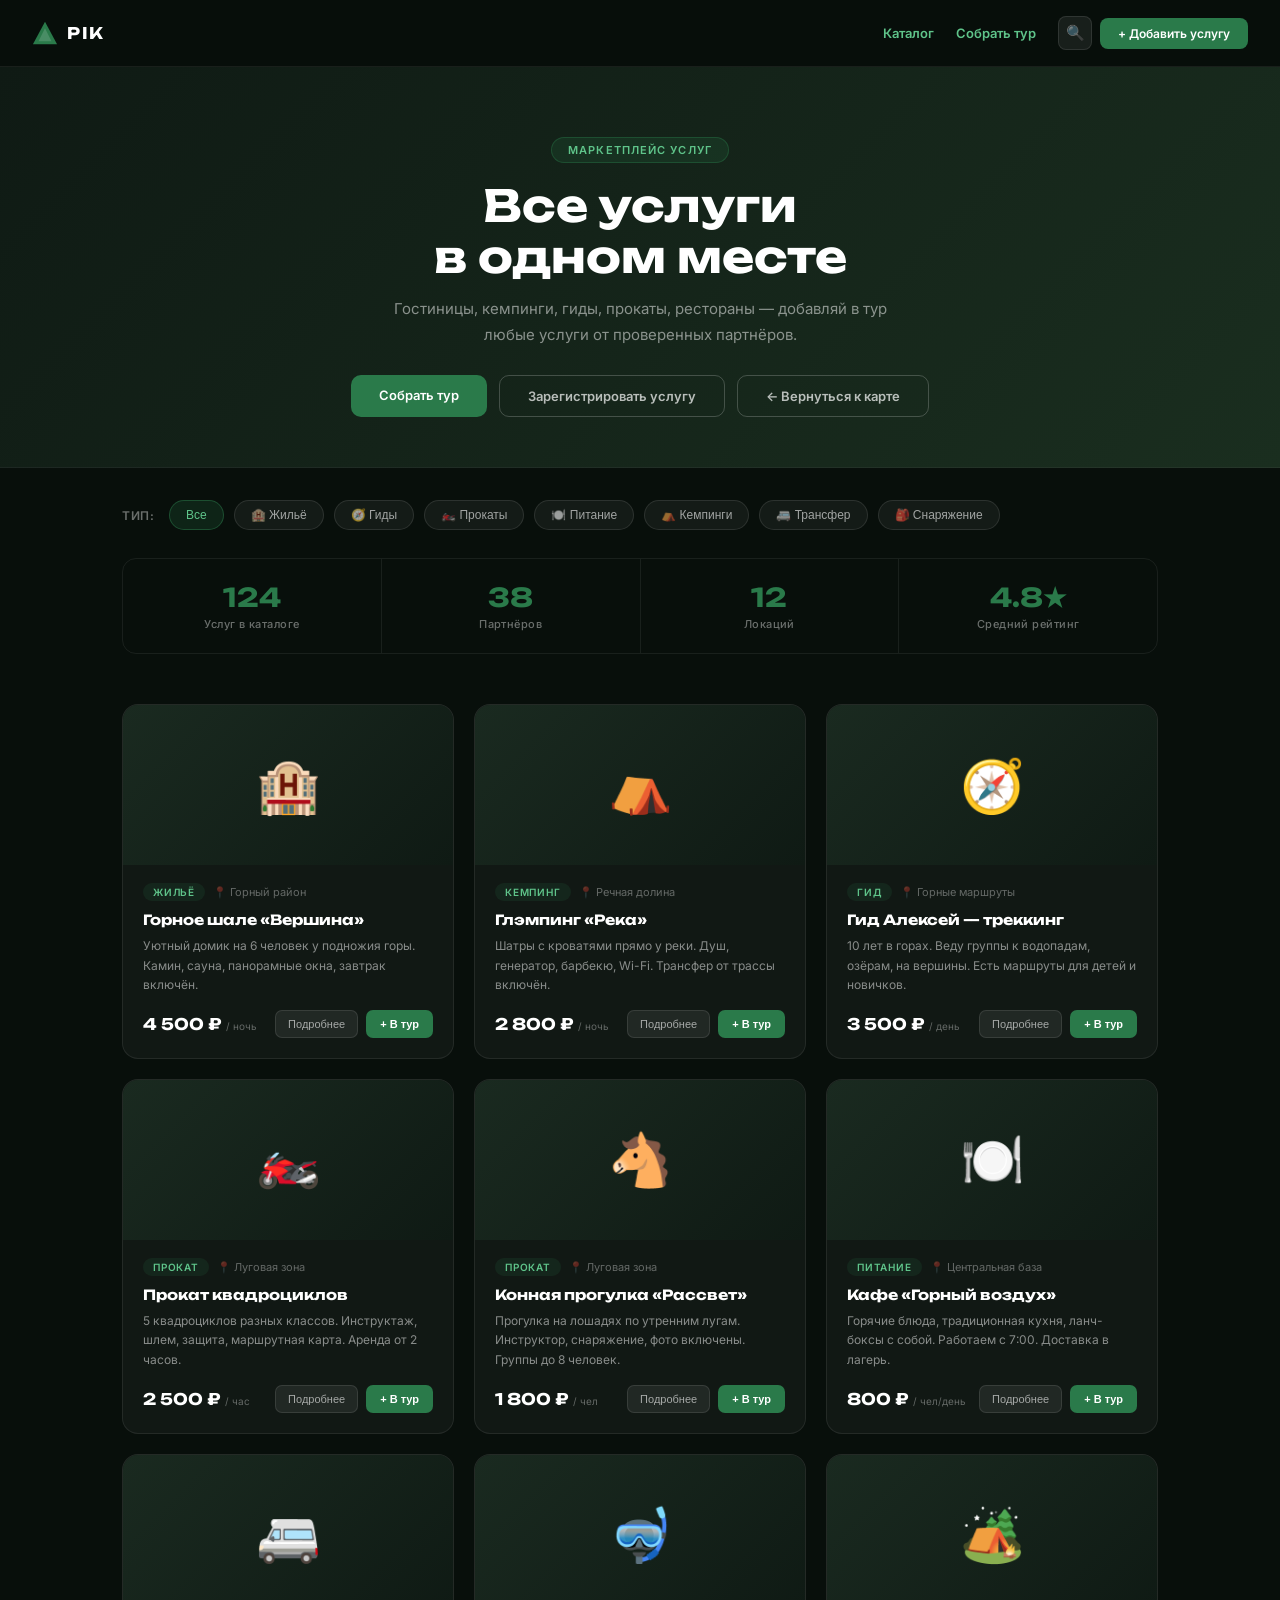
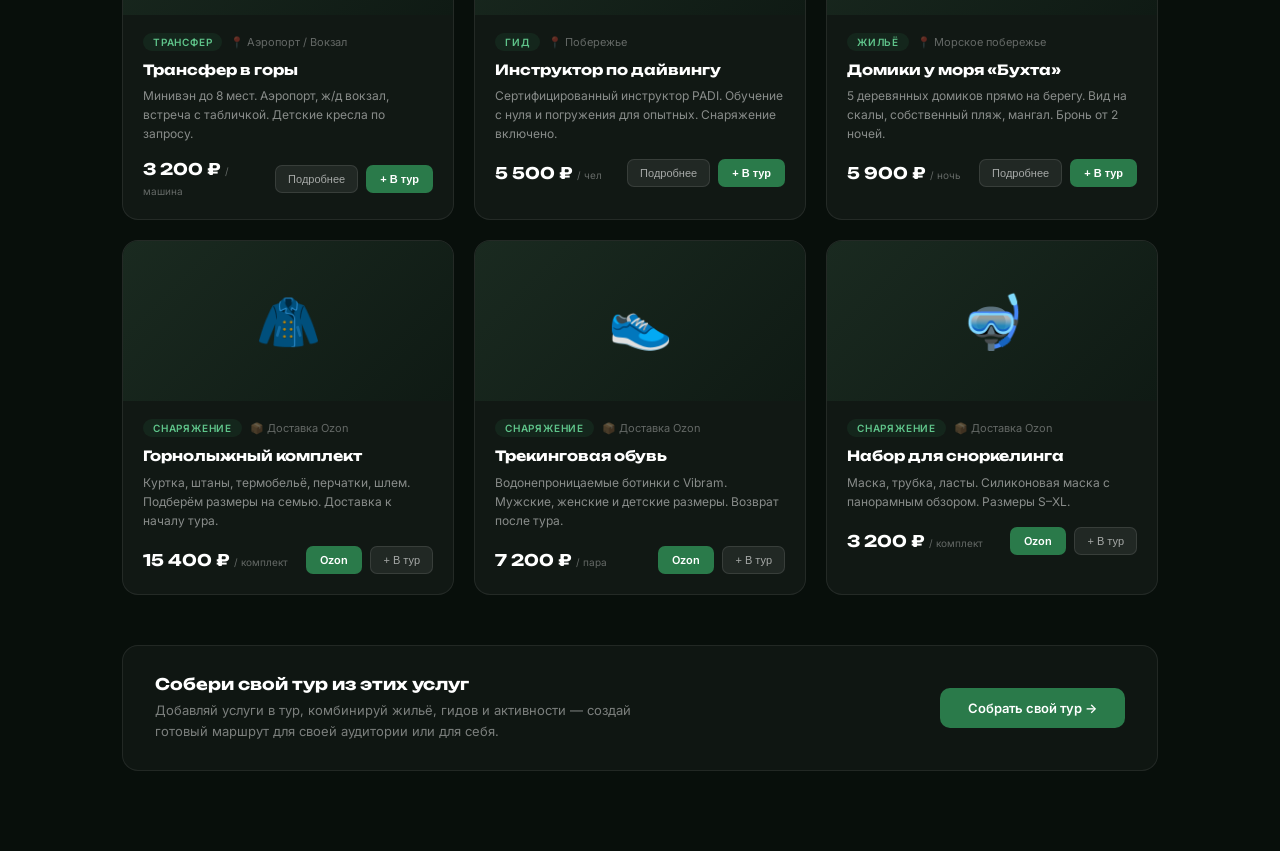
==== commit f69da558: "Add tour builder wizard + Telegram bot integration + nav updates" ====
--- a/catalog.html
+++ b/catalog.html
@@ -259,6 +259,7 @@
   </a>
   <div style="display:flex;gap:8px;align-items:center;">
     <a href="catalog.html" style="color:#5fc48a;font-size:13px;font-weight:600;text-decoration:none;">Каталог</a>
+    <a href="tour-builder.html" style="color:#5fc48a;font-size:13px;font-weight:600;text-decoration:none;padding:8px 14px;white-space:nowrap;">Собрать тур</a>
     <button class="nav-search-btn" onclick="openSearch()" title="Поиск (⌘K)">🔍</button>
     <a href="partner.html" class="btn-primary" style="padding:8px 18px;font-size:12px;border-radius:8px;">+ Добавить услугу</a>
   </div>
@@ -270,7 +271,8 @@
   <h1>Все услуги<br>в одном месте</h1>
   <p>Гостиницы, кемпинги, гиды, прокаты, рестораны — добавляй в тур любые услуги от проверенных партнёров.</p>
   <div class="hero-btns">
-    <a href="partner.html" class="btn-primary">Зарегистрировать услугу</a>
+    <a href="tour-builder.html" class="btn-primary">Собрать тур</a>
+    <a href="partner.html" class="btn-outline">Зарегистрировать услугу</a>
     <a href="index.html" class="btn-outline">← Вернуться к карте</a>
   </div>
 </div>
@@ -539,7 +541,7 @@
       <h3>Собери свой тур из этих услуг</h3>
       <p>Добавляй услуги в тур, комбинируй жильё, гидов и активности — создай готовый маршрут для своей аудитории или для себя.</p>
     </div>
-    <a href="partner.html" class="btn-primary">Создать тур →</a>
+    <a href="tour-builder.html" class="btn-primary">Собрать свой тур →</a>
   </div>
 
 </div>
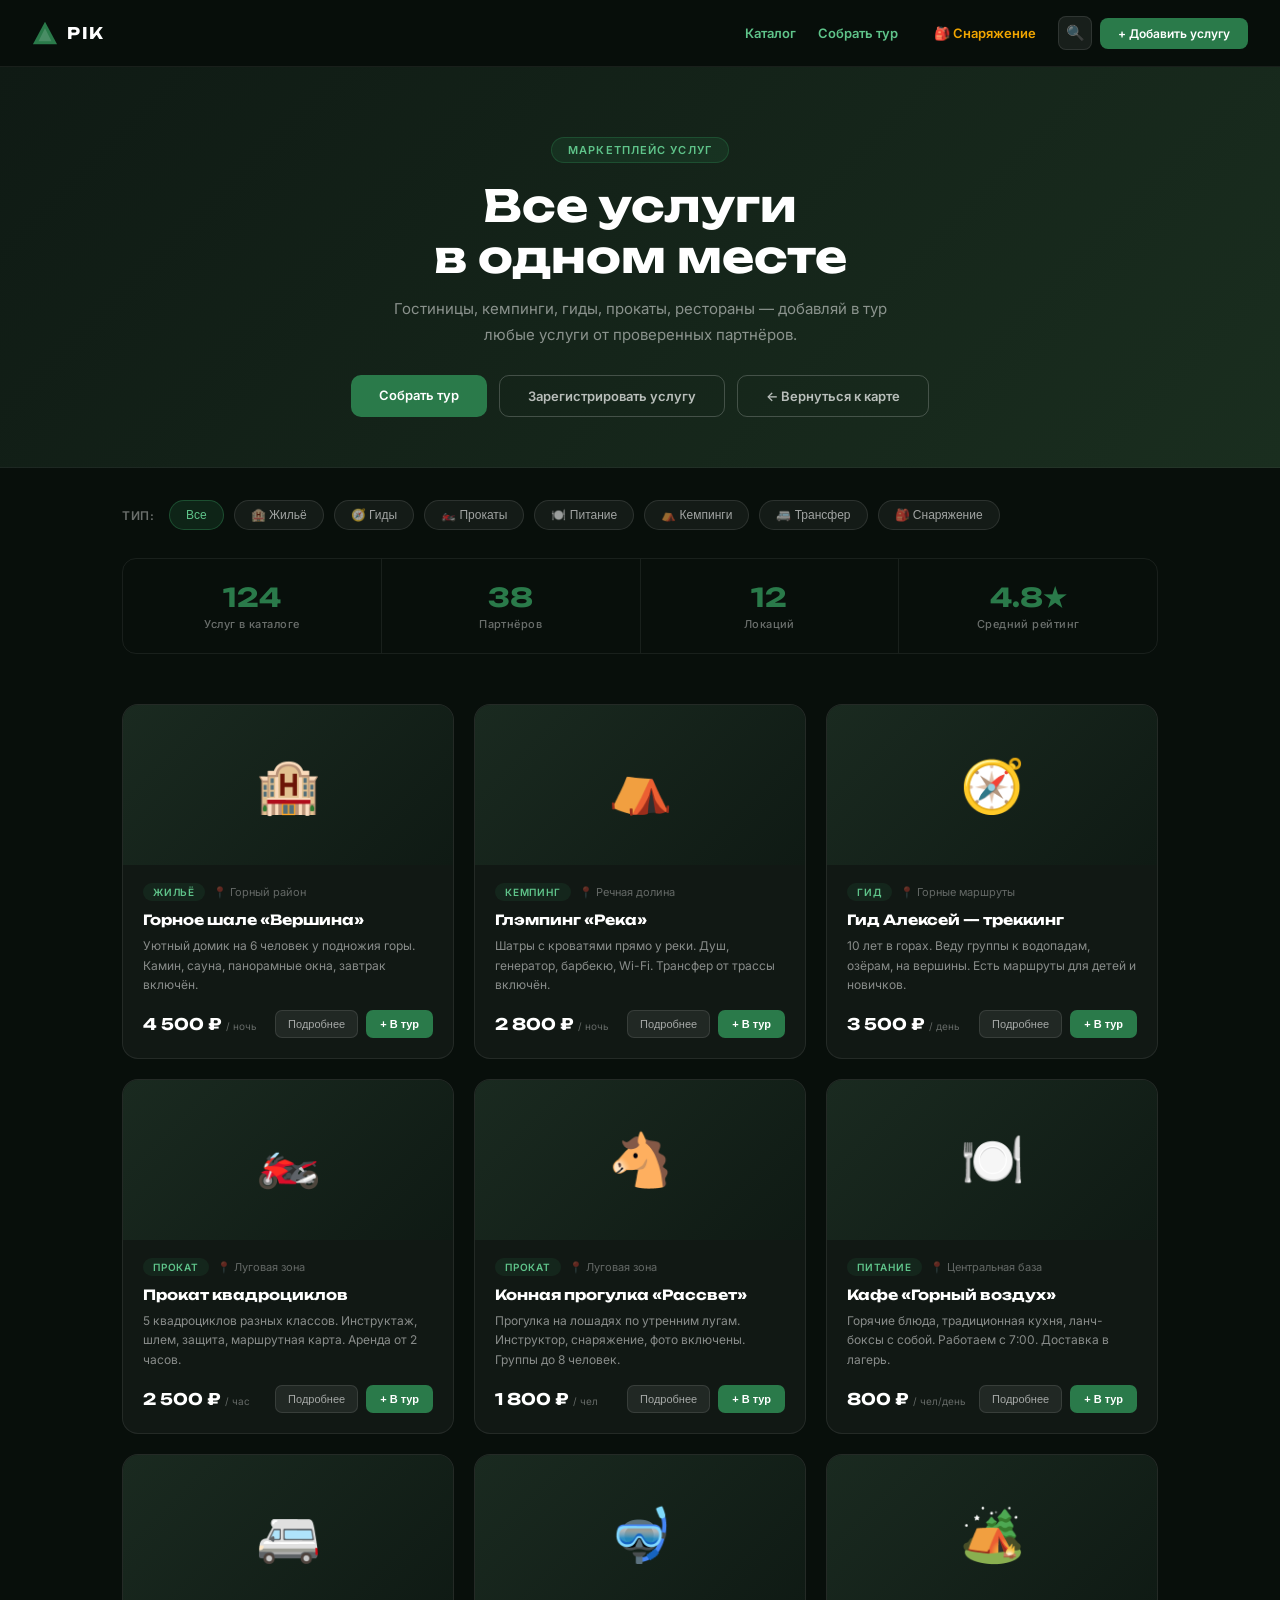
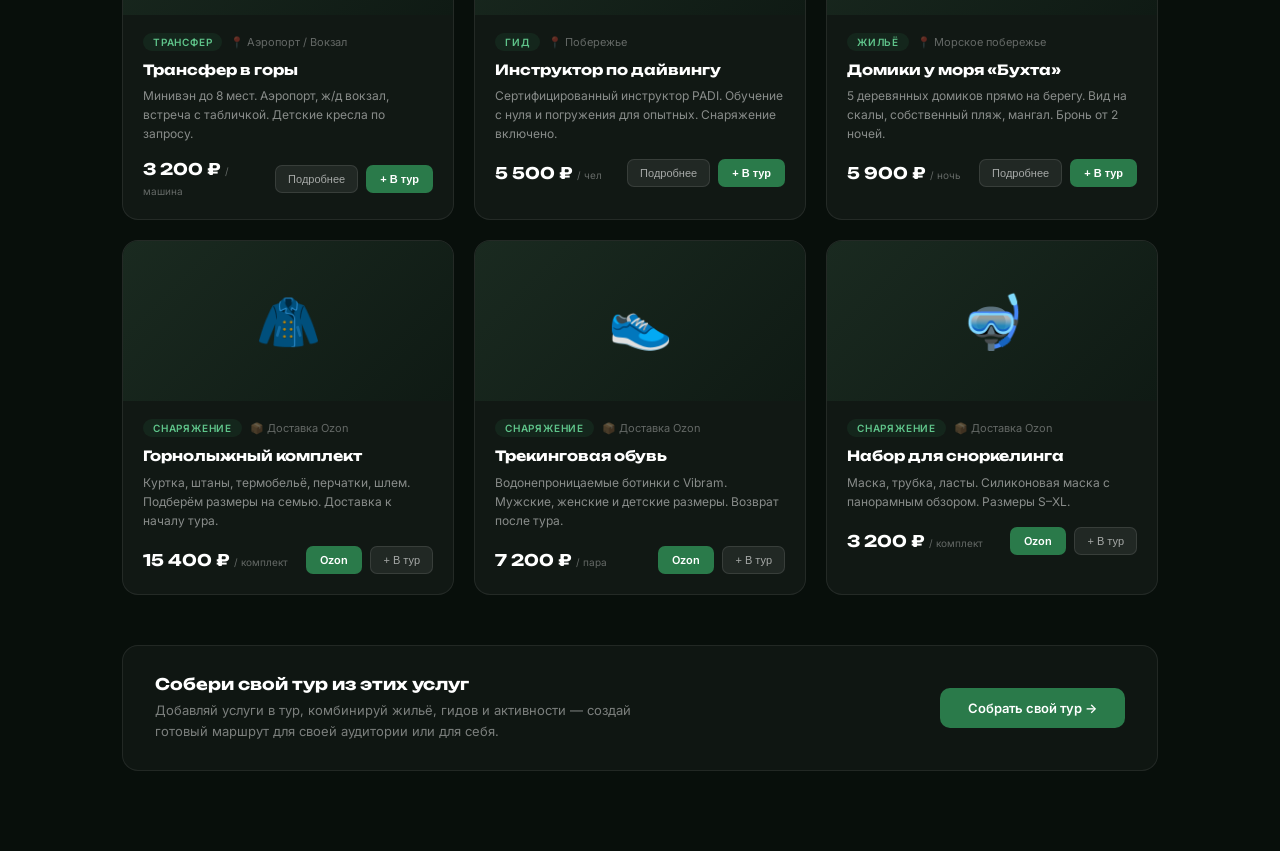
==== commit 00f8b964: "Add gear shop + smart recommendations in tour builder + nav update on all pages" ====
--- a/catalog.html
+++ b/catalog.html
@@ -260,6 +260,7 @@
   <div style="display:flex;gap:8px;align-items:center;">
     <a href="catalog.html" style="color:#5fc48a;font-size:13px;font-weight:600;text-decoration:none;">Каталог</a>
     <a href="tour-builder.html" style="color:#5fc48a;font-size:13px;font-weight:600;text-decoration:none;padding:8px 14px;white-space:nowrap;">Собрать тур</a>
+    <a href="gear-shop.html" style="color:#f0a500;font-size:13px;font-weight:600;text-decoration:none;padding:8px 14px;white-space:nowrap;">🎒 Снаряжение</a>
     <button class="nav-search-btn" onclick="openSearch()" title="Поиск (⌘K)">🔍</button>
     <a href="partner.html" class="btn-primary" style="padding:8px 18px;font-size:12px;border-radius:8px;">+ Добавить услугу</a>
   </div>
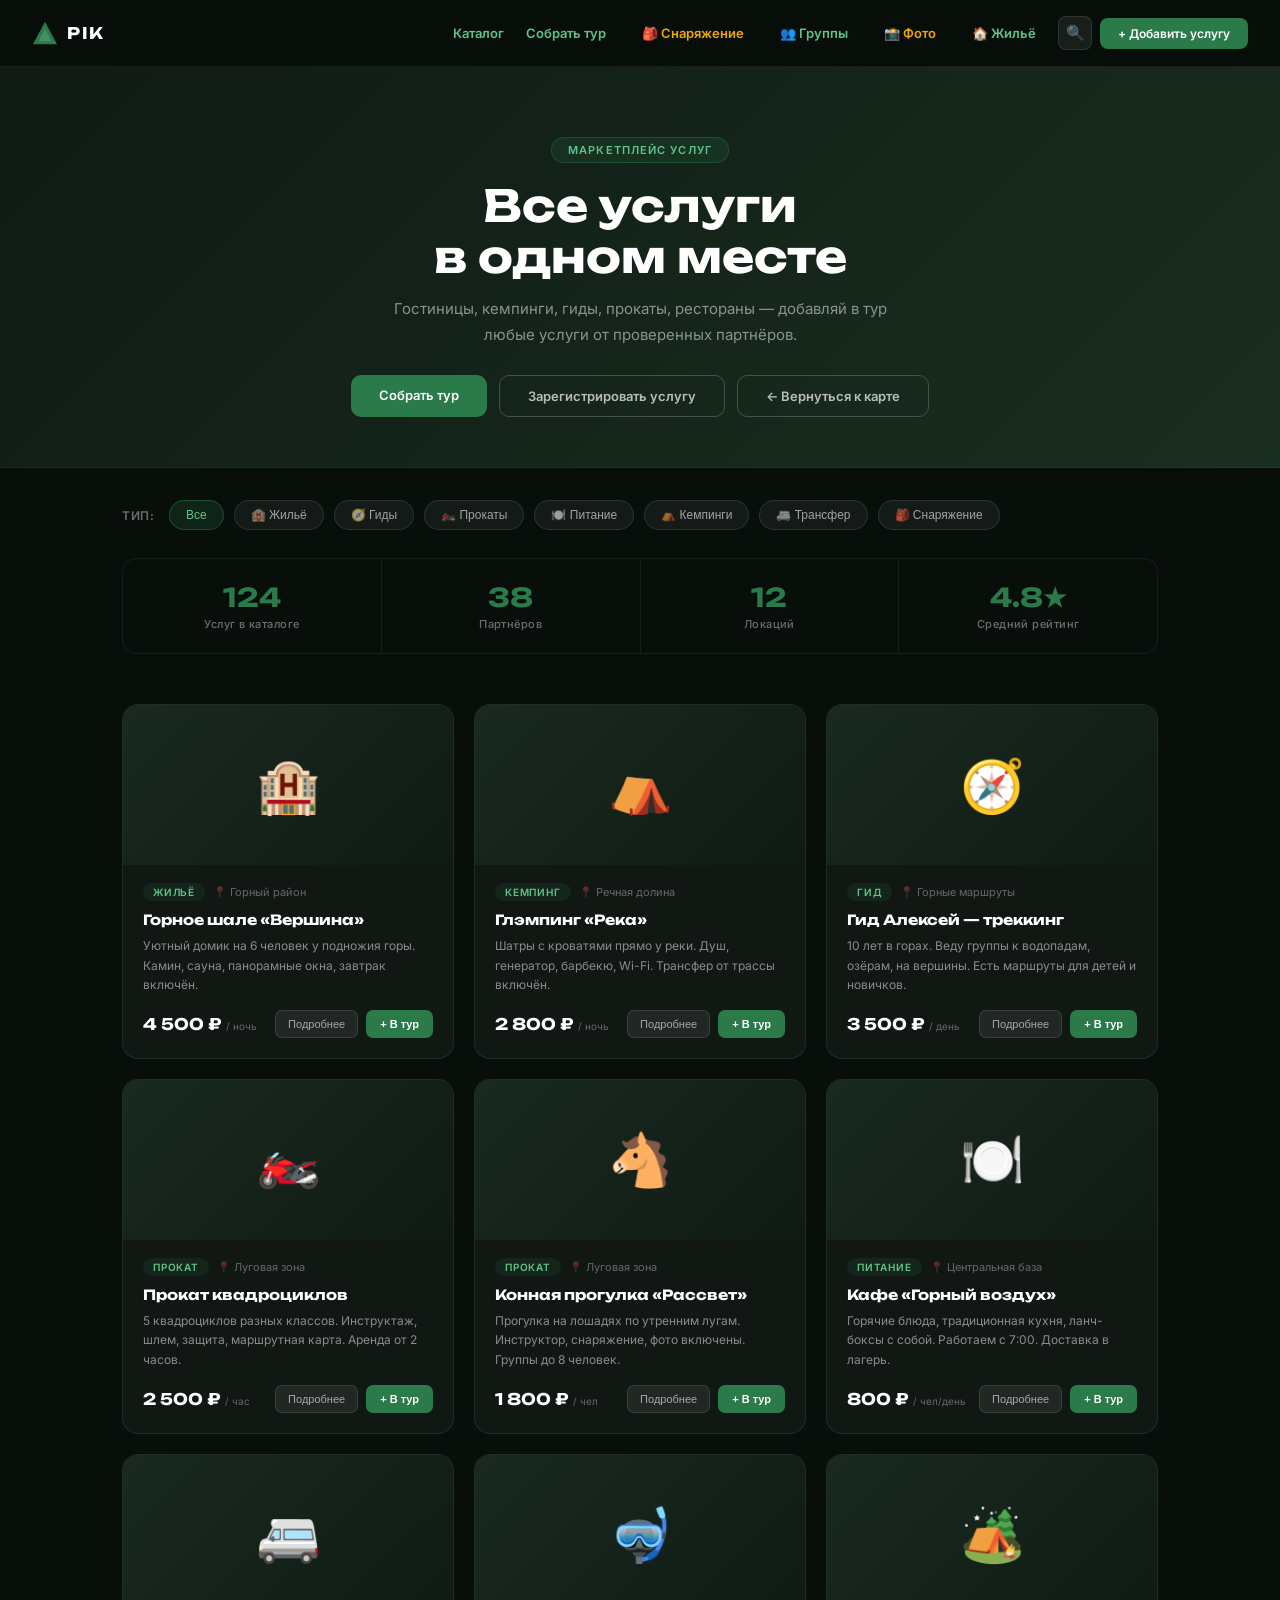
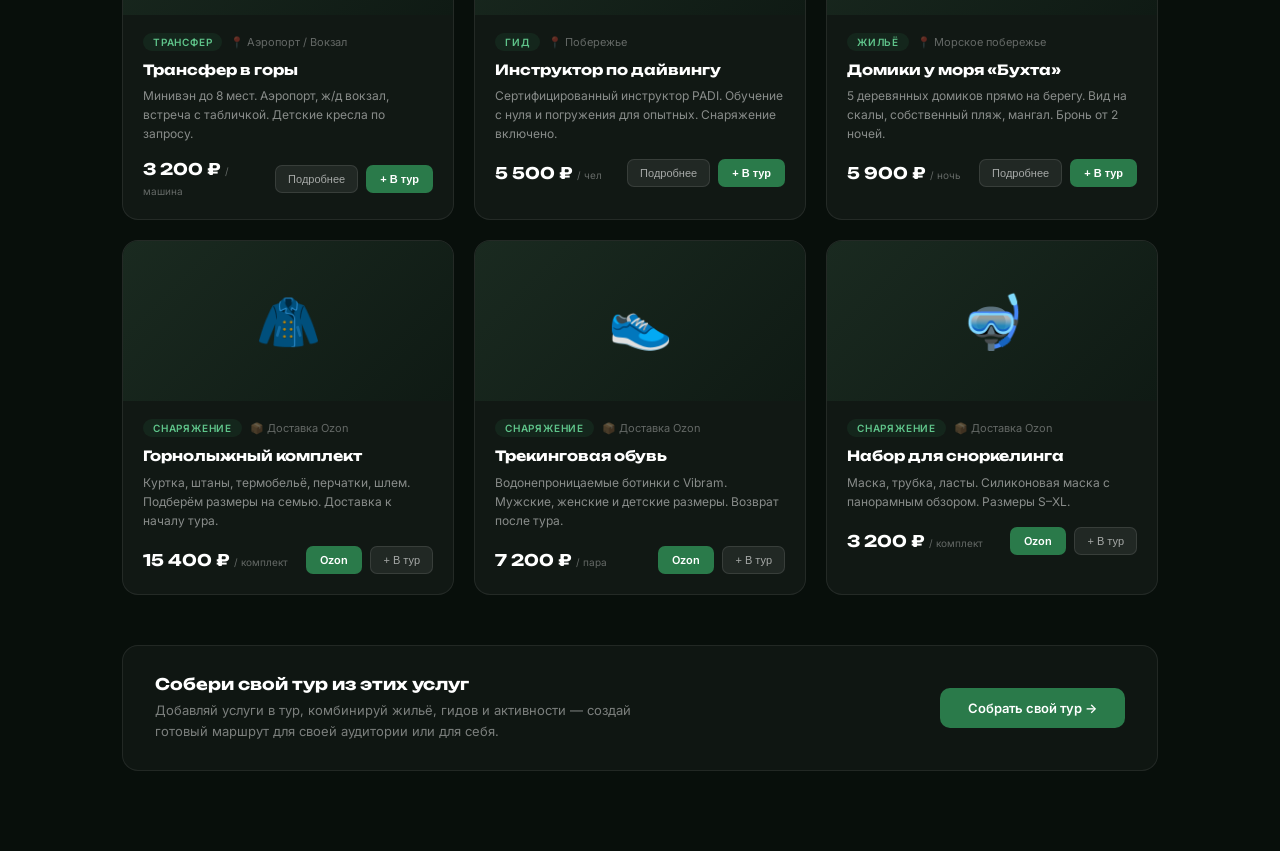
==== commit 235e8983: "Add group tours, photo safari, property management + group type selector in tour builder + nav updat" ====
--- a/catalog.html
+++ b/catalog.html
@@ -261,6 +261,10 @@
     <a href="catalog.html" style="color:#5fc48a;font-size:13px;font-weight:600;text-decoration:none;">Каталог</a>
     <a href="tour-builder.html" style="color:#5fc48a;font-size:13px;font-weight:600;text-decoration:none;padding:8px 14px;white-space:nowrap;">Собрать тур</a>
     <a href="gear-shop.html" style="color:#f0a500;font-size:13px;font-weight:600;text-decoration:none;padding:8px 14px;white-space:nowrap;">🎒 Снаряжение</a>
+    <a href="group-tours.html" style="color:#5fc48a;font-size:13px;font-weight:600;text-decoration:none;padding:8px 14px;white-space:nowrap;">👥 Группы</a>
+    <a href="photo-safari.html" style="color:#f0a500;font-size:13px;font-weight:600;text-decoration:none;padding:8px 14px;white-space:nowrap;">📸 Фото</a>
+    <a href="property-mgmt.html" style="color:#5fc48a;font-size:13px;font-weight:600;text-decoration:none;padding:8px 14px;white-space:nowrap;">🏠 Жильё</a>
+
     <button class="nav-search-btn" onclick="openSearch()" title="Поиск (⌘K)">🔍</button>
     <a href="partner.html" class="btn-primary" style="padding:8px 18px;font-size:12px;border-radius:8px;">+ Добавить услугу</a>
   </div>
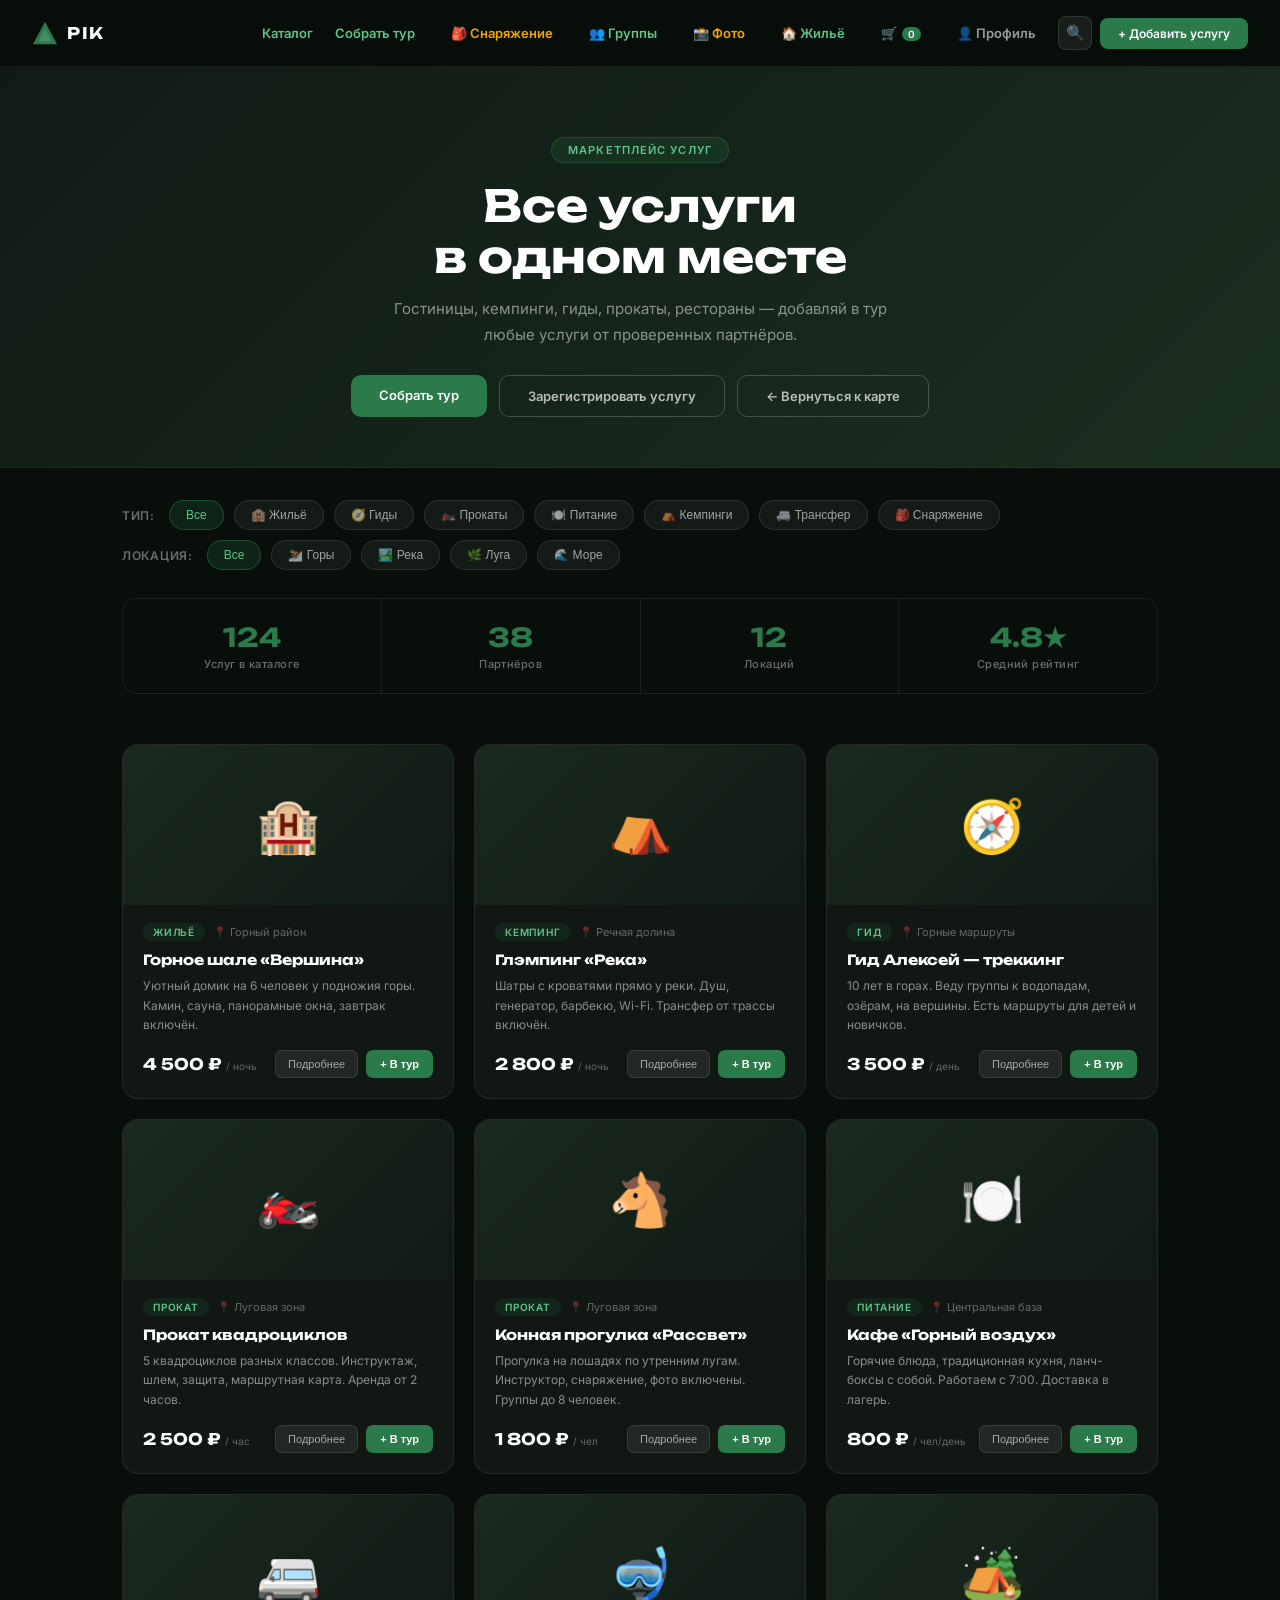
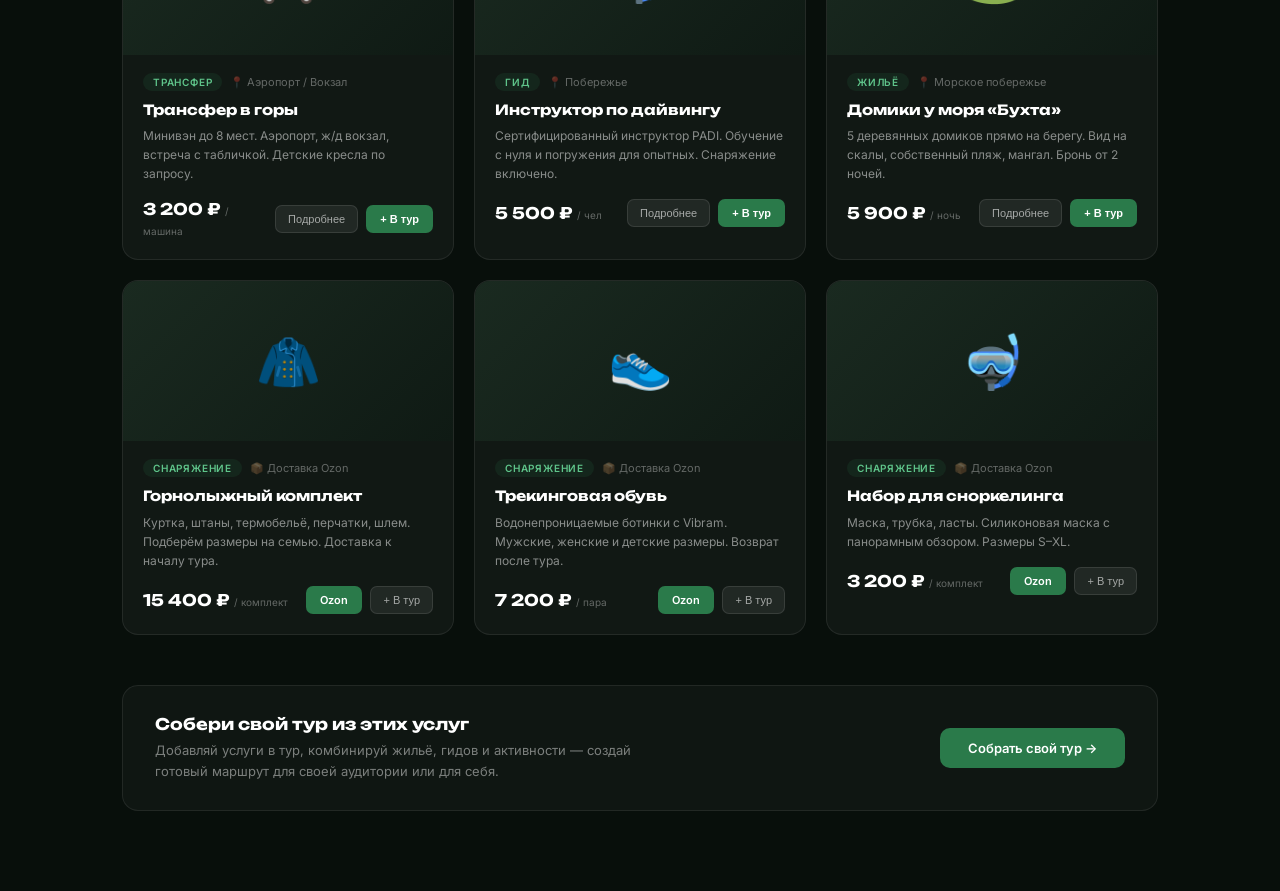
==== commit 469df862: "Add location-based catalog, cart builder, tour result page, profile + nav update - catalog.html: add" ====
--- a/catalog.html
+++ b/catalog.html
@@ -265,6 +265,8 @@
     <a href="photo-safari.html" style="color:#f0a500;font-size:13px;font-weight:600;text-decoration:none;padding:8px 14px;white-space:nowrap;">📸 Фото</a>
     <a href="property-mgmt.html" style="color:#5fc48a;font-size:13px;font-weight:600;text-decoration:none;padding:8px 14px;white-space:nowrap;">🏠 Жильё</a>
 
+    <a href="cart.html" id="cartNavBtn" style="color:#f0a500;font-size:13px;font-weight:600;text-decoration:none;padding:8px 14px;white-space:nowrap;position:relative;">🛒 <span id="cartCount" style="background:#2A7A4A;color:#fff;font-size:10px;padding:1px 6px;border-radius:10px;margin-left:2px;">0</span></a>
+    <a href="profile.html" style="color:rgba(255,255,255,0.6);font-size:13px;font-weight:600;text-decoration:none;padding:8px 14px;white-space:nowrap;">👤 Профиль</a>
     <button class="nav-search-btn" onclick="openSearch()" title="Поиск (⌘K)">🔍</button>
     <a href="partner.html" class="btn-primary" style="padding:8px 18px;font-size:12px;border-radius:8px;">+ Добавить услугу</a>
   </div>
@@ -279,6 +281,18 @@
     <a href="tour-builder.html" class="btn-primary">Собрать тур</a>
     <a href="partner.html" class="btn-outline">Зарегистрировать услугу</a>
     <a href="index.html" class="btn-outline">← Вернуться к карте</a>
+  </div>
+</div>
+
+<!-- LOCATION HEADER (shown when filtered by location) -->
+<div id="locationHeader" style="display:none;max-width:1100px;margin:0 auto;padding:24px 32px 0;">
+  <div style="display:flex;align-items:center;gap:12px;">
+    <span id="locationIcon" style="font-size:28px;"></span>
+    <div>
+      <div id="locationTitle" style="font-family:'Unbounded',sans-serif;font-size:20px;font-weight:700;color:#fff;"></div>
+      <div style="font-size:12px;color:rgba(255,255,255,0.4);margin-top:2px;">Услуги доступные в этой локации</div>
+    </div>
+    <a href="catalog.html" style="margin-left:auto;font-size:12px;color:#5fc48a;text-decoration:none;border:1px solid rgba(95,196,138,0.3);padding:6px 14px;border-radius:8px;">Все локации</a>
   </div>
 </div>
 
@@ -294,6 +308,14 @@
   <button class="filter-btn" onclick="filterCards('transfer', this)">🚐 Трансфер</button>
   <button class="filter-btn" onclick="filterCards('gear', this)">🎒 Снаряжение</button>
 </div>
+<div class="filters-bar" style="padding-top:10px;">
+  <span class="filter-label">Локация:</span>
+  <button class="filter-btn loc-filter active" onclick="filterByLocation('all', this)">Все</button>
+  <button class="filter-btn loc-filter" onclick="filterByLocation('ski', this)">⛷️ Горы</button>
+  <button class="filter-btn loc-filter" onclick="filterByLocation('river', this)">🏞️ Река</button>
+  <button class="filter-btn loc-filter" onclick="filterByLocation('meadow', this)">🌿 Луга</button>
+  <button class="filter-btn loc-filter" onclick="filterByLocation('sea', this)">🌊 Море</button>
+</div>
 
 <div class="section" style="padding-top:28px;">
 
@@ -308,7 +330,7 @@
   <div class="catalog-grid" id="catalog-grid">
 
     <!-- ЖИЛЬЁ -->
-    <div class="service-card" data-type="hotel">
+    <div class="service-card" data-type="hotel" data-location="ski" data-id="1">
       <div class="service-thumb">🏨</div>
       <div class="service-body">
         <div class="service-meta">
@@ -321,13 +343,13 @@
           <div class="service-price">4 500 ₽ <span>/ ночь</span></div>
           <div class="service-btns">
             <button class="btn-more">Подробнее</button>
-            <button class="btn-add" onclick="addToTour(this, 'Шале «Вершина»')">+ В тур</button>
-          </div>
-        </div>
-      </div>
-    </div>
-
-    <div class="service-card" data-type="camp">
+            <button class="btn-add" onclick="addToCart(1, this)">+ В тур</button>
+          </div>
+        </div>
+      </div>
+    </div>
+
+    <div class="service-card" data-type="camp" data-location="river" data-id="2">
       <div class="service-thumb">⛺</div>
       <div class="service-body">
         <div class="service-meta">
@@ -340,13 +362,13 @@
           <div class="service-price">2 800 ₽ <span>/ ночь</span></div>
           <div class="service-btns">
             <button class="btn-more">Подробнее</button>
-            <button class="btn-add" onclick="addToTour(this, 'Глэмпинг «Река»')">+ В тур</button>
-          </div>
-        </div>
-      </div>
-    </div>
-
-    <div class="service-card" data-type="guide">
+            <button class="btn-add" onclick="addToCart(2, this)">+ В тур</button>
+          </div>
+        </div>
+      </div>
+    </div>
+
+    <div class="service-card" data-type="guide" data-location="ski" data-id="3">
       <div class="service-thumb">🧭</div>
       <div class="service-body">
         <div class="service-meta">
@@ -359,13 +381,13 @@
           <div class="service-price">3 500 ₽ <span>/ день</span></div>
           <div class="service-btns">
             <button class="btn-more">Подробнее</button>
-            <button class="btn-add" onclick="addToTour(this, 'Гид Алексей')">+ В тур</button>
-          </div>
-        </div>
-      </div>
-    </div>
-
-    <div class="service-card" data-type="rental">
+            <button class="btn-add" onclick="addToCart(3, this)">+ В тур</button>
+          </div>
+        </div>
+      </div>
+    </div>
+
+    <div class="service-card" data-type="rental" data-location="meadow" data-id="4">
       <div class="service-thumb">🏍️</div>
       <div class="service-body">
         <div class="service-meta">
@@ -378,13 +400,13 @@
           <div class="service-price">2 500 ₽ <span>/ час</span></div>
           <div class="service-btns">
             <button class="btn-more">Подробнее</button>
-            <button class="btn-add" onclick="addToTour(this, 'Квадроциклы')">+ В тур</button>
-          </div>
-        </div>
-      </div>
-    </div>
-
-    <div class="service-card" data-type="rental">
+            <button class="btn-add" onclick="addToCart(4, this)">+ В тур</button>
+          </div>
+        </div>
+      </div>
+    </div>
+
+    <div class="service-card" data-type="rental" data-location="meadow" data-id="5">
       <div class="service-thumb">🐴</div>
       <div class="service-body">
         <div class="service-meta">
@@ -397,13 +419,13 @@
           <div class="service-price">1 800 ₽ <span>/ чел</span></div>
           <div class="service-btns">
             <button class="btn-more">Подробнее</button>
-            <button class="btn-add" onclick="addToTour(this, 'Конная прогулка')">+ В тур</button>
-          </div>
-        </div>
-      </div>
-    </div>
-
-    <div class="service-card" data-type="food">
+            <button class="btn-add" onclick="addToCart(5, this)">+ В тур</button>
+          </div>
+        </div>
+      </div>
+    </div>
+
+    <div class="service-card" data-type="food" data-location="ski" data-id="6">
       <div class="service-thumb">🍽️</div>
       <div class="service-body">
         <div class="service-meta">
@@ -416,13 +438,13 @@
           <div class="service-price">800 ₽ <span>/ чел/день</span></div>
           <div class="service-btns">
             <button class="btn-more">Подробнее</button>
-            <button class="btn-add" onclick="addToTour(this, 'Питание «Горный воздух»')">+ В тур</button>
-          </div>
-        </div>
-      </div>
-    </div>
-
-    <div class="service-card" data-type="transfer">
+            <button class="btn-add" onclick="addToCart(6, this)">+ В тур</button>
+          </div>
+        </div>
+      </div>
+    </div>
+
+    <div class="service-card" data-type="transfer" data-location="ski" data-id="7">
       <div class="service-thumb">🚐</div>
       <div class="service-body">
         <div class="service-meta">
@@ -435,13 +457,13 @@
           <div class="service-price">3 200 ₽ <span>/ машина</span></div>
           <div class="service-btns">
             <button class="btn-more">Подробнее</button>
-            <button class="btn-add" onclick="addToTour(this, 'Трансфер')">+ В тур</button>
-          </div>
-        </div>
-      </div>
-    </div>
-
-    <div class="service-card" data-type="guide">
+            <button class="btn-add" onclick="addToCart(7, this)">+ В тур</button>
+          </div>
+        </div>
+      </div>
+    </div>
+
+    <div class="service-card" data-type="guide" data-location="sea" data-id="8">
       <div class="service-thumb">🤿</div>
       <div class="service-body">
         <div class="service-meta">
@@ -454,13 +476,13 @@
           <div class="service-price">5 500 ₽ <span>/ чел</span></div>
           <div class="service-btns">
             <button class="btn-more">Подробнее</button>
-            <button class="btn-add" onclick="addToTour(this, 'Дайвинг-инструктор')">+ В тур</button>
-          </div>
-        </div>
-      </div>
-    </div>
-
-    <div class="service-card" data-type="hotel">
+            <button class="btn-add" onclick="addToCart(8, this)">+ В тур</button>
+          </div>
+        </div>
+      </div>
+    </div>
+
+    <div class="service-card" data-type="hotel" data-location="sea" data-id="9">
       <div class="service-thumb">🏕️</div>
       <div class="service-body">
         <div class="service-meta">
@@ -473,7 +495,7 @@
           <div class="service-price">5 900 ₽ <span>/ ночь</span></div>
           <div class="service-btns">
             <button class="btn-more">Подробнее</button>
-            <button class="btn-add" onclick="addToTour(this, 'Домики «Бухта»')">+ В тур</button>
+            <button class="btn-add" onclick="addToCart(9, this)">+ В тур</button>
           </div>
         </div>
       </div>
@@ -481,7 +503,7 @@
 
 
     <!-- СНАРЯЖЕНИЕ -->
-    <div class="service-card" data-type="gear">
+    <div class="service-card" data-type="gear" data-location="ski" data-id="10">
       <div class="service-thumb">🧥</div>
       <div class="service-body">
         <div class="service-meta">
@@ -494,13 +516,13 @@
           <div class="service-price">15 400 ₽ <span>/ комплект</span></div>
           <div class="service-btns">
             <a href="https://www.ozon.ru/category/gornolyzhnyye-kurtki/" target="_blank" class="btn-add" style="text-decoration:none;">Ozon</a>
-            <button class="btn-more" onclick="addToTour(this,'Горнолыжный комплект')">+ В тур</button>
-          </div>
-        </div>
-      </div>
-    </div>
-
-    <div class="service-card" data-type="gear">
+            <button class="btn-more" onclick="addToCart(10, this)">+ В тур</button>
+          </div>
+        </div>
+      </div>
+    </div>
+
+    <div class="service-card" data-type="gear" data-location="river" data-id="11">
       <div class="service-thumb">👟</div>
       <div class="service-body">
         <div class="service-meta">
@@ -513,13 +535,13 @@
           <div class="service-price">7 200 ₽ <span>/ пара</span></div>
           <div class="service-btns">
             <a href="https://www.ozon.ru/category/trekingovyye-botinki/" target="_blank" class="btn-add" style="text-decoration:none;">Ozon</a>
-            <button class="btn-more" onclick="addToTour(this,'Трекинговая обувь')">+ В тур</button>
-          </div>
-        </div>
-      </div>
-    </div>
-
-    <div class="service-card" data-type="gear">
+            <button class="btn-more" onclick="addToCart(11, this)">+ В тур</button>
+          </div>
+        </div>
+      </div>
+    </div>
+
+    <div class="service-card" data-type="gear" data-location="sea" data-id="12">
       <div class="service-thumb">🤿</div>
       <div class="service-body">
         <div class="service-meta">
@@ -532,7 +554,7 @@
           <div class="service-price">3 200 ₽ <span>/ комплект</span></div>
           <div class="service-btns">
             <a href="https://www.ozon.ru/category/maski-dlya-snorkelinga/" target="_blank" class="btn-add" style="text-decoration:none;">Ozon</a>
-            <button class="btn-more" onclick="addToTour(this,'Набор для сноркелинга')">+ В тур</button>
+            <button class="btn-more" onclick="addToCart(12, this)">+ В тур</button>
           </div>
         </div>
       </div>
@@ -560,26 +582,130 @@
 </div>
 
 <script>
+/* SERVICES DATA (shared with tour-builder) */
+const CATALOG_SERVICES = [
+  { id:1,  emoji:'🏨', name:'Горное шале «Вершина»',     type:'hotel',    price:4500,  unit:'ночь',     durH:12, location:'ski',    vendor:'ООО «Вершина»', timeSlots:['14:00'] },
+  { id:2,  emoji:'⛺', name:'Глэмпинг «Река»',           type:'camp',     price:2800,  unit:'ночь',     durH:12, location:'river',  vendor:'Глэмпинг-парк «Река»', timeSlots:['13:00'] },
+  { id:3,  emoji:'🧭', name:'Гид Алексей — треккинг',    type:'guide',    price:3500,  unit:'день',     durH:8,  location:'ski',    vendor:'ИП Алексей Горный', timeSlots:['08:00','09:00','10:00'] },
+  { id:4,  emoji:'🏍️', name:'Прокат квадроциклов',       type:'rental',   price:2500,  unit:'час',      durH:2,  location:'meadow', vendor:'АТВ-прокат «Луга»', timeSlots:['09:00','11:00','14:00','16:00'] },
+  { id:5,  emoji:'🐴', name:'Конная прогулка «Рассвет»', type:'rental',   price:1800,  unit:'чел',      durH:3,  location:'meadow', vendor:'Конюшня «Рассвет»', timeSlots:['07:00','10:00','15:00'] },
+  { id:6,  emoji:'🍽️', name:'Кафе «Горный воздух»',      type:'food',     price:800,   unit:'чел/день', durH:1,  location:'ski',    vendor:'Кафе «Горный воздух»', timeSlots:['07:00','12:00','18:00'] },
+  { id:7,  emoji:'🚐', name:'Трансфер в горы',           type:'transfer', price:3200,  unit:'машина',   durH:3,  location:'ski',    vendor:'Трансфер PIK', timeSlots:['06:00','08:00','10:00','14:00','18:00'] },
+  { id:8,  emoji:'🤿', name:'Инструктор по дайвингу',    type:'guide',    price:5500,  unit:'чел',      durH:4,  location:'sea',    vendor:'DiveCenter PIK', timeSlots:['10:00','14:00'] },
+  { id:9,  emoji:'🏕️', name:'Домики у моря «Бухта»',     type:'hotel',    price:5900,  unit:'ночь',     durH:12, location:'sea',    vendor:'Бухта-резорт', timeSlots:['14:00'] },
+  { id:10, emoji:'🧥', name:'Горнолыжный комплект',      type:'gear',     price:15400, unit:'комплект', durH:1,  location:'ski',    vendor:'PIK Gear', timeSlots:['09:00','12:00','15:00'] },
+  { id:11, emoji:'👟', name:'Трекинговые ботинки',        type:'gear',     price:7200,  unit:'пара',     durH:1,  location:'river',  vendor:'PIK Gear', timeSlots:['09:00','12:00','15:00'] },
+  { id:12, emoji:'🤿', name:'Набор для сноркелинга',     type:'gear',     price:3200,  unit:'комплект', durH:1,  location:'sea',    vendor:'PIK Gear', timeSlots:['09:00','11:00','14:00'] },
+];
+
+const LOC_NAMES = { ski:'⛷️ Горы', river:'🏞️ Реки и водопады', meadow:'🌿 Луга и приключения', sea:'🌊 Море и побережье' };
+const LOC_ICONS = { ski:'⛷️', river:'🏞️', meadow:'🌿', sea:'🌊' };
+let currentTypeFilter = 'all';
+let currentLocFilter = 'all';
+
 function filterCards(type, btn) {
-  document.querySelectorAll('.filter-btn').forEach(b => b.classList.remove('active'));
+  document.querySelectorAll('.filter-btn:not(.loc-filter)').forEach(b => b.classList.remove('active'));
   btn.classList.add('active');
+  currentTypeFilter = type;
+  applyFilters();
+}
+
+function filterByLocation(loc, btn) {
+  document.querySelectorAll('.loc-filter').forEach(b => b.classList.remove('active'));
+  btn.classList.add('active');
+  currentLocFilter = loc;
+  applyFilters();
+}
+
+function applyFilters() {
   document.querySelectorAll('.service-card').forEach(card => {
-    card.style.display = (type === 'all' || card.dataset.type === type) ? '' : 'none';
+    const typeMatch = currentTypeFilter === 'all' || card.dataset.type === currentTypeFilter;
+    const locMatch = currentLocFilter === 'all' || card.dataset.location === currentLocFilter;
+    card.style.display = (typeMatch && locMatch) ? '' : 'none';
   });
 }
 
-function addToTour(btn, name) {
+/* CART (localStorage) */
+function getCart() {
+  try { return JSON.parse(localStorage.getItem('pik_cart')) || []; }
+  catch { return []; }
+}
+function saveCart(cart) {
+  localStorage.setItem('pik_cart', JSON.stringify(cart));
+  updateCartCount();
+}
+
+function addToCart(serviceId, btn) {
+  const svc = CATALOG_SERVICES.find(s => s.id === serviceId);
+  if (!svc) return;
+  let cart = getCart();
+  if (cart.find(c => c.id === serviceId)) {
+    showToast('Уже в корзине: «' + svc.name + '»');
+    return;
+  }
+  cart.push({ id: svc.id, emoji: svc.emoji, name: svc.name, type: svc.type, price: svc.price, unit: svc.unit, durH: svc.durH, location: svc.location, vendor: svc.vendor, timeSlots: svc.timeSlots });
+  saveCart(cart);
+  btn.textContent = '✓ Добавлено';
+  btn.style.background = '#1a5c38';
+  showToast('✓ «' + svc.name + '» добавлено в корзину');
+}
+
+function showToast(msg) {
   const toast = document.getElementById('toast');
-  toast.textContent = '✓ «' + name + '» добавлено в тур';
+  toast.textContent = msg;
   toast.style.opacity = '1';
   toast.style.transform = 'translateX(-50%) translateY(0)';
-  btn.textContent = '✓ Добавлено';
-  btn.style.background = '#1a5c38';
   setTimeout(() => {
     toast.style.opacity = '0';
     toast.style.transform = 'translateX(-50%) translateY(20px)';
   }, 2500);
 }
+
+function updateCartCount() {
+  const el = document.getElementById('cartCount');
+  if (el) el.textContent = getCart().length;
+}
+
+/* INIT — handle ?location= param */
+(function initCatalog() {
+  const params = new URLSearchParams(window.location.search);
+  const loc = params.get('location');
+  if (loc && LOC_NAMES[loc]) {
+    currentLocFilter = loc;
+    // Show location header
+    document.getElementById('locationHeader').style.display = 'block';
+    document.getElementById('locationIcon').textContent = LOC_ICONS[loc];
+    document.getElementById('locationTitle').textContent = 'Услуги в локации: ' + LOC_NAMES[loc];
+    // Activate location filter button
+    document.querySelectorAll('.loc-filter').forEach(b => {
+      b.classList.remove('active');
+      if (b.textContent.toLowerCase().includes(loc) || b.onclick?.toString().includes("'" + loc + "'")) {
+        b.classList.add('active');
+      }
+    });
+    // Find and activate the right button
+    document.querySelectorAll('.loc-filter').forEach(b => {
+      const onclickStr = b.getAttribute('onclick') || '';
+      if (onclickStr.includes("'" + loc + "'")) b.classList.add('active');
+      else if (!onclickStr.includes("'all'")) b.classList.remove('active');
+      else b.classList.remove('active');
+    });
+    applyFilters();
+  }
+  // Mark already-added items
+  const cart = getCart();
+  document.querySelectorAll('.service-card').forEach(card => {
+    const id = parseInt(card.dataset.id);
+    if (cart.find(c => c.id === id)) {
+      const btn = card.querySelector('.btn-add');
+      if (btn && btn.textContent.includes('В тур')) {
+        btn.textContent = '✓ В корзине';
+        btn.style.background = '#1a5c38';
+      }
+    }
+  });
+  updateCartCount();
+})();
 </script>
 
 <!-- SEARCH OVERLAY -->
